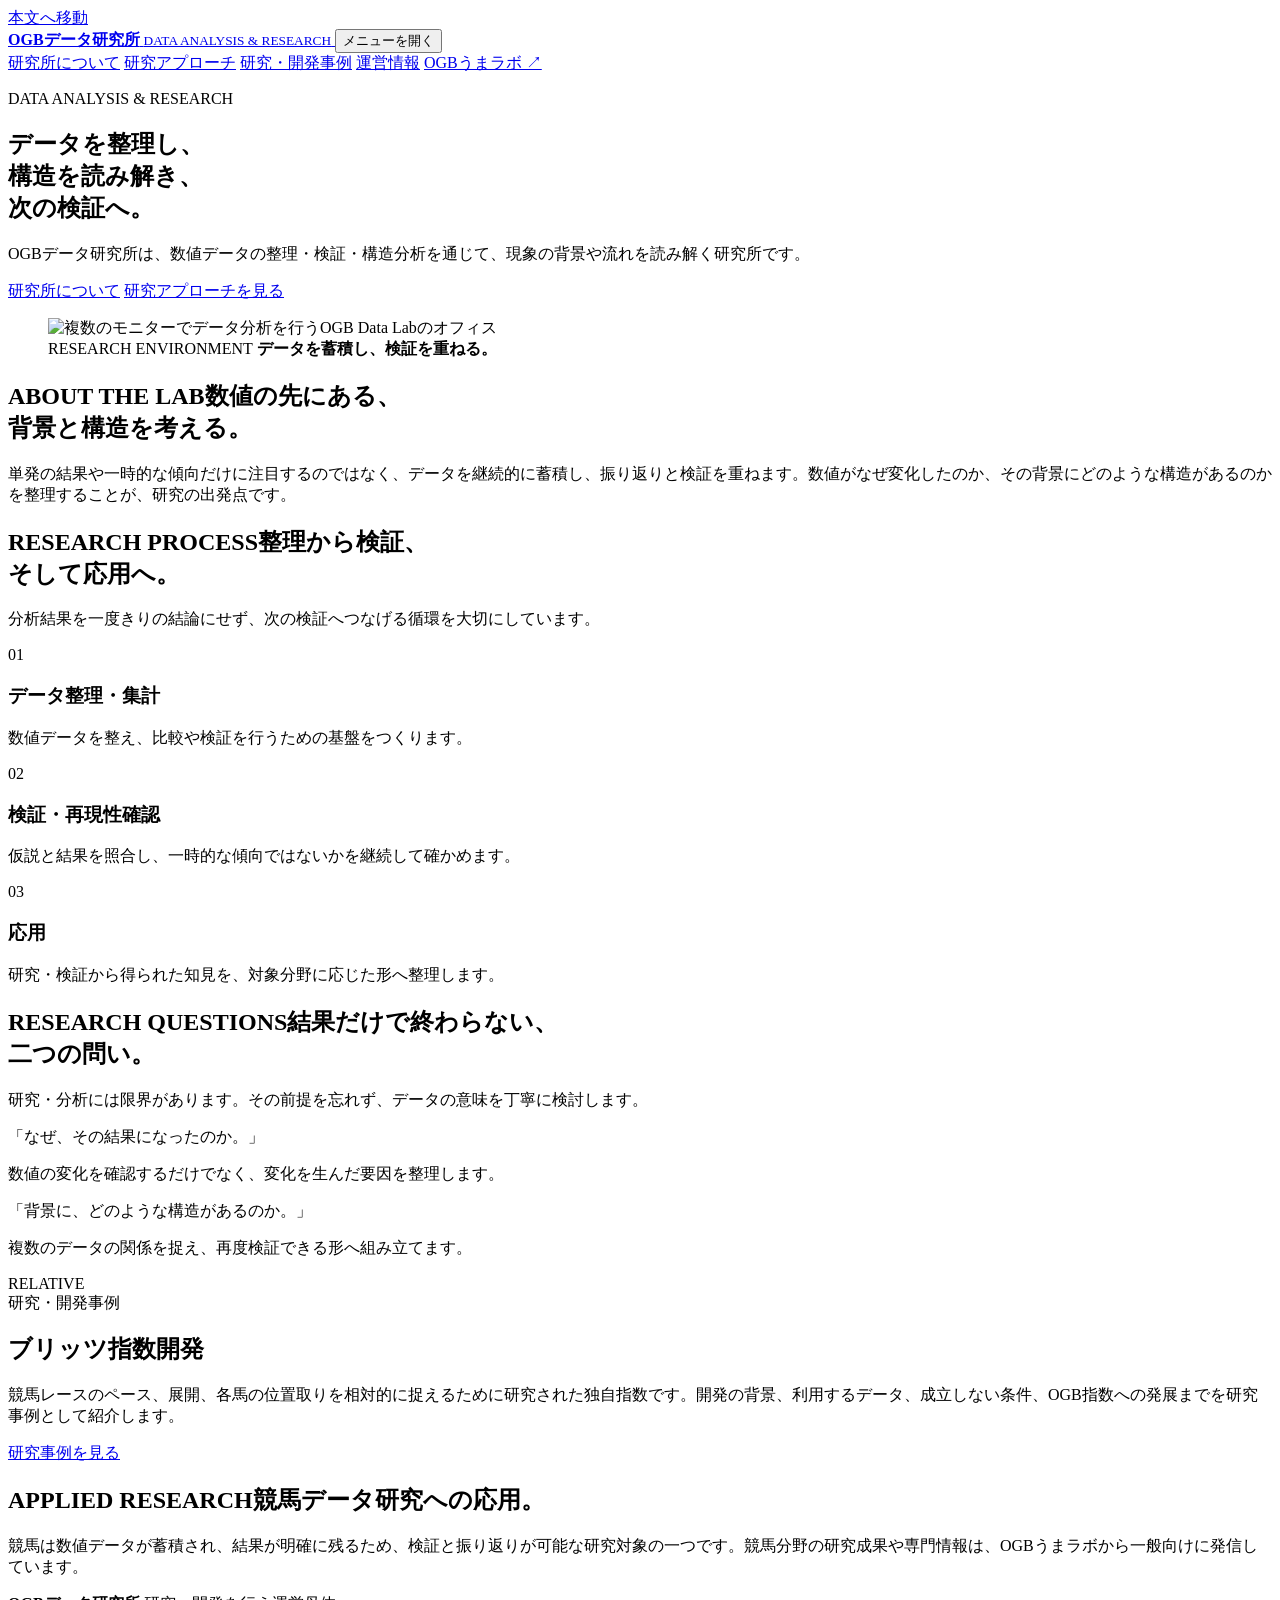
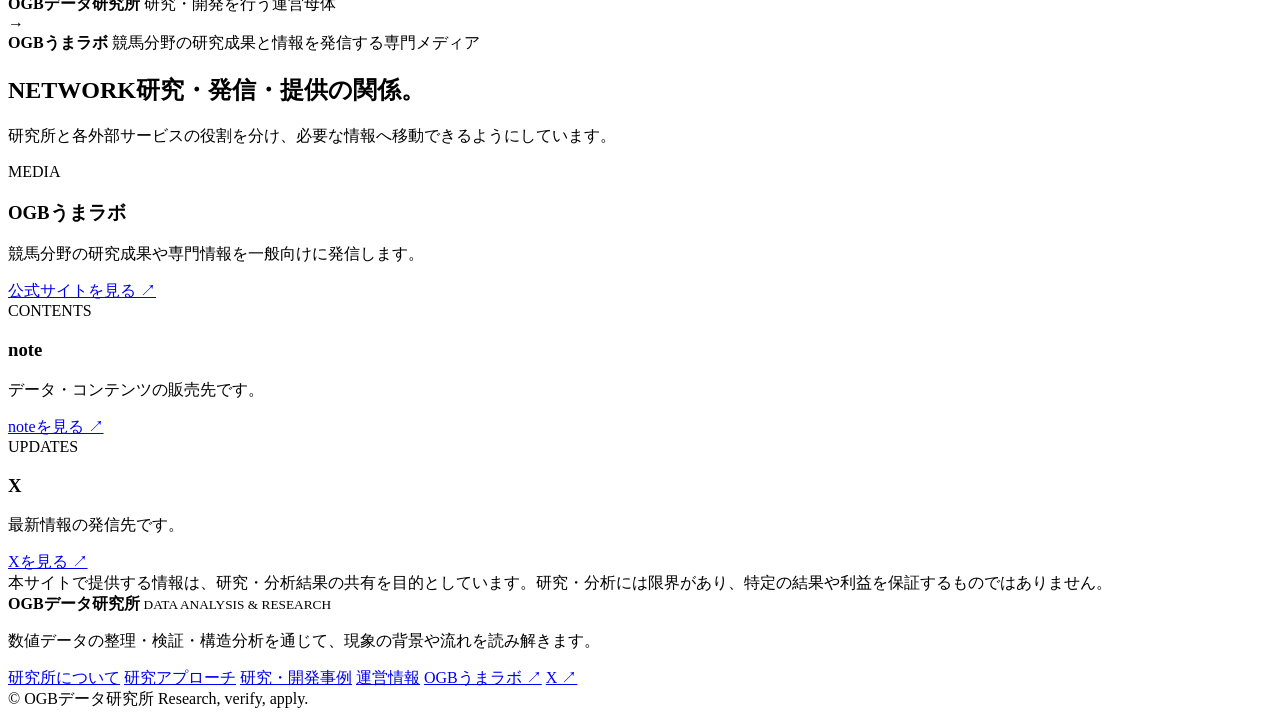
==== index.html @ 49f3b5e9 "Add site pages" ====
<!doctype html>
<html lang="ja">
<head>
<meta charset="utf-8">
<meta name="viewport" content="width=device-width,initial-scale=1">
<meta name="description" content="OGBデータ研究所は、数値データの整理・検証・構造分析を通じて、現象の背景や流れを読み解く研究所です。">
<title>OGBデータ研究所｜Data Analysis &amp; Research</title>
<link rel="stylesheet" href="assets/css/styles.css">
</head>
<body>
<a class="skip-link" href="#main">本文へ移動</a>
<header class="site-header">
<div class="container header-inner">
<a class="brand" href="./">
<span class="brand-mark" aria-hidden="true">
<i>
</i>
<i>
</i>
<i>
</i>
</span>
<span class="brand-copy">
<strong>OGBデータ研究所</strong>
<small>DATA ANALYSIS &amp; RESEARCH</small>
</span>
</a>
<button class="nav-toggle" type="button" aria-expanded="false" aria-controls="global-nav">
<span>
</span>
<span>
</span>
<span>
</span>
<span class="sr-only">メニューを開く</span>
</button>
<nav id="global-nav" class="global-nav" aria-label="メインナビゲーション">
<a href="about/">研究所について</a>
<a href="approach/">研究アプローチ</a>
<a href="research/">研究・開発事例</a>
<a href="organization/">運営情報</a>
<a class="nav-external" href="https://ogb-umalab.github.io/ogb-umalab-website/" target="_blank" rel="noopener">OGBうまラボ ↗</a>
</nav>
</div>
</header>
<main id="main">
<section class="hero">
<div class="container hero-grid">
<div>
<p class="eyebrow">DATA ANALYSIS &amp; RESEARCH</p>
<h1>データを整理し、<br>構造を読み解き、<br>次の検証へ。</h1>
<p class="hero-lead">OGBデータ研究所は、数値データの整理・検証・構造分析を通じて、現象の背景や流れを読み解く研究所です。</p>
<div class="hero-actions">
<a class="button" href="about/">研究所について</a>
<a class="button secondary" href="approach/">研究アプローチを見る</a>
</div>
</div>
<figure class="hero-image">
<img src="assets/images/ogb-data-lab-office.png" alt="複数のモニターでデータ分析を行うOGB Data Labのオフィス">
<figcaption>
<span>RESEARCH ENVIRONMENT</span>
<strong>データを蓄積し、検証を重ねる。</strong>
</figcaption>
</figure>
</div>
</section>
<section class="section">
<div class="container">
<div class="section-heading">
<h2>
<span class="kicker">ABOUT THE LAB</span>数値の先にある、<br>背景と構造を考える。</h2>
<p>単発の結果や一時的な傾向だけに注目するのではなく、データを継続的に蓄積し、振り返りと検証を重ねます。数値がなぜ変化したのか、その背景にどのような構造があるのかを整理することが、研究の出発点です。</p>
</div>
</div>
</section>
<section class="section mist">
<div class="container">
<div class="section-heading">
<h2>
<span class="kicker">RESEARCH PROCESS</span>整理から検証、<br>そして応用へ。</h2>
<p>分析結果を一度きりの結論にせず、次の検証へつなげる循環を大切にしています。</p>
</div>
<div class="process-grid">
<article class="process-card">
<span class="process-number">01</span>
<h3>データ整理・集計</h3>
<p>数値データを整え、比較や検証を行うための基盤をつくります。</p>
</article>
<article class="process-card">
<span class="process-number">02</span>
<h3>検証・再現性確認</h3>
<p>仮説と結果を照合し、一時的な傾向ではないかを継続して確かめます。</p>
</article>
<article class="process-card">
<span class="process-number">03</span>
<h3>応用</h3>
<p>研究・検証から得られた知見を、対象分野に応じた形へ整理します。</p>
</article>
</div>
</div>
</section>
<section class="section">
<div class="container">
<div class="section-heading">
<h2>
<span class="kicker">RESEARCH QUESTIONS</span>結果だけで終わらない、<br>二つの問い。</h2>
<p>研究・分析には限界があります。その前提を忘れず、データの意味を丁寧に検討します。</p>
</div>
<div class="principles">
<article class="principle">
<q>なぜ、その結果になったのか。</q>
<p>数値の変化を確認するだけでなく、変化を生んだ要因を整理します。</p>
</article>
<article class="principle">
<q>背景に、どのような構造があるのか。</q>
<p>複数のデータの関係を捉え、再度検証できる形へ組み立てます。</p>
</article>
</div>
</div>
</section>
<section class="section mist">
<div class="container">
<div class="case-panel">
<div class="case-visual">
<div class="orbit" aria-hidden="true">
<i class="orbit-dot a">
</i>
<i class="orbit-dot b">
</i>
<i class="orbit-dot c">
</i>
<span class="orbit-core">RELATIVE</span>
</div>
</div>
<div class="case-content">
<span class="tag">研究・開発事例</span>
<h2>ブリッツ指数開発</h2>
<p>競馬レースのペース、展開、各馬の位置取りを相対的に捉えるために研究された独自指数です。開発の背景、利用するデータ、成立しない条件、OGB指数への発展までを研究事例として紹介します。</p>
<a class="button" href="research/blitz-index/">研究事例を見る</a>
</div>
</div>
</div>
</section>
<section class="section">
<div class="container">
<div class="section-heading">
<h2>
<span class="kicker">APPLIED RESEARCH</span>競馬データ研究への応用。</h2>
<p>競馬は数値データが蓄積され、結果が明確に残るため、検証と振り返りが可能な研究対象の一つです。競馬分野の研究成果や専門情報は、OGBうまラボから一般向けに発信しています。</p>
</div>
<div class="relation">
<div class="relation-box">
<strong>OGBデータ研究所</strong>
<span>研究・開発を行う運営母体</span>
</div>
<div class="relation-arrow">→</div>
<div class="relation-box">
<strong>OGBうまラボ</strong>
<span>競馬分野の研究成果と情報を発信する専門メディア</span>
</div>
</div>
</div>
</section>
<section class="section mist">
<div class="container">
<div class="section-heading">
<h2>
<span class="kicker">NETWORK</span>研究・発信・提供の関係。</h2>
<p>研究所と各外部サービスの役割を分け、必要な情報へ移動できるようにしています。</p>
</div>
<div class="network-grid">
<article class="network-card">
<span class="tag">MEDIA</span>
<h3>OGBうまラボ</h3>
<p>競馬分野の研究成果や専門情報を一般向けに発信します。</p>
<a href="https://ogb-umalab.github.io/ogb-umalab-website/" target="_blank" rel="noopener">公式サイトを見る ↗</a>
</article>
<article class="network-card">
<span class="tag">CONTENTS</span>
<h3>note</h3>
<p>データ・コンテンツの販売先です。</p>
<a href="https://note.com/gichu_omoto" target="_blank" rel="noopener">noteを見る ↗</a>
</article>
<article class="network-card">
<span class="tag">UPDATES</span>
<h3>X</h3>
<p>最新情報の発信先です。</p>
<a href="https://x.com/gichu_omoto" target="_blank" rel="noopener">Xを見る ↗</a>
</article>
</div>
</div>
</section>
<section class="section">
<div class="container">
<div class="disclaimer">本サイトで提供する情報は、研究・分析結果の共有を目的としています。研究・分析には限界があり、特定の結果や利益を保証するものではありません。</div>
</div>
</section>
</main>
<footer class="site-footer">
<div class="container">
<div class="footer-grid">
<div>
<div class="brand footer-brand">
<span class="brand-mark" aria-hidden="true">
<i>
</i>
<i>
</i>
<i>
</i>
</span>
<span class="brand-copy">
<strong>OGBデータ研究所</strong>
<small>DATA ANALYSIS &amp; RESEARCH</small>
</span>
</div>
<p class="footer-text">数値データの整理・検証・構造分析を通じて、現象の背景や流れを読み解きます。</p>
</div>
<nav class="footer-links" aria-label="フッターナビゲーション">
<a href="about/">研究所について</a>
<a href="approach/">研究アプローチ</a>
<a href="research/">研究・開発事例</a>
<a href="organization/">運営情報</a>
<a href="https://ogb-umalab.github.io/ogb-umalab-website/" target="_blank" rel="noopener">OGBうまラボ ↗</a>
<a href="https://x.com/gichu_omoto" target="_blank" rel="noopener">X ↗</a>
</nav>
</div>
<div class="footer-bottom">
<span>&copy; <span id="year">
</span> OGBデータ研究所</span>
<span>Research, verify, apply.</span>
</div>
</div>
</footer>
<script src="assets/js/main.js">
</script>
</body>
</html>
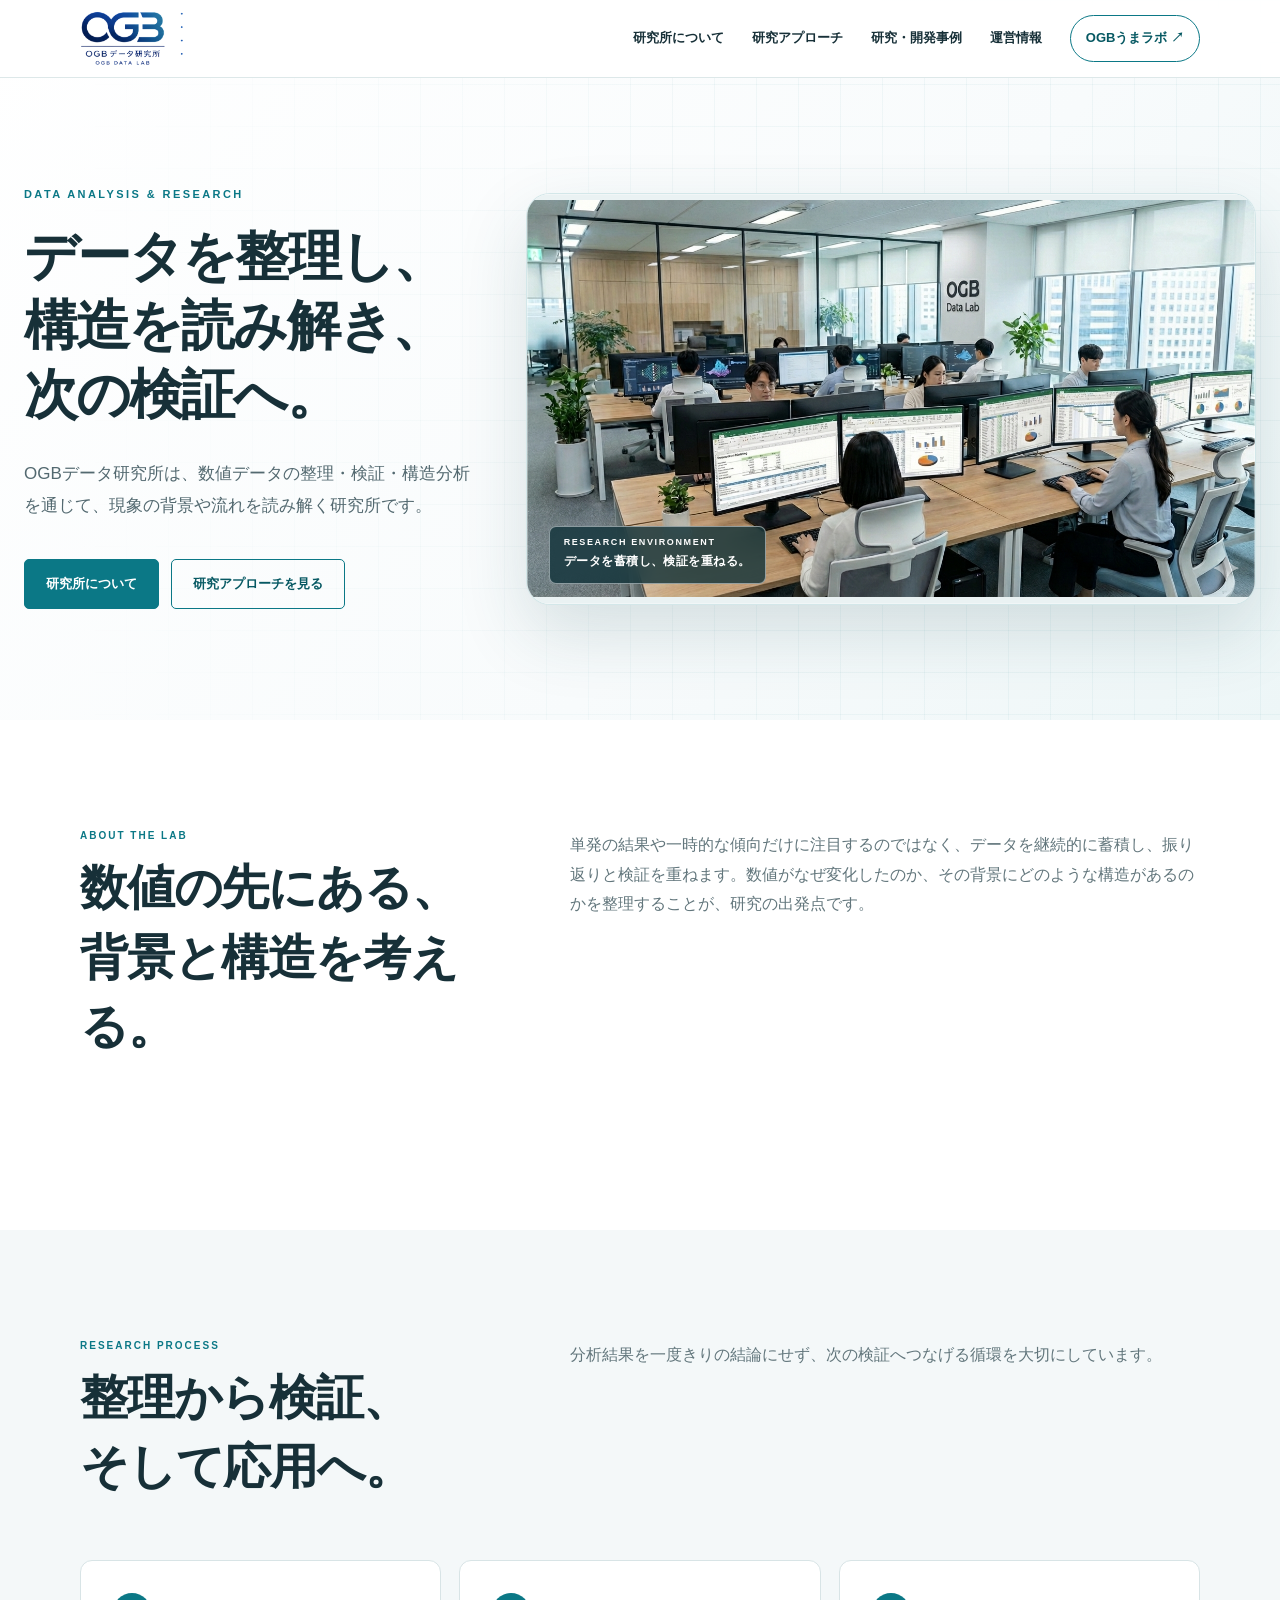
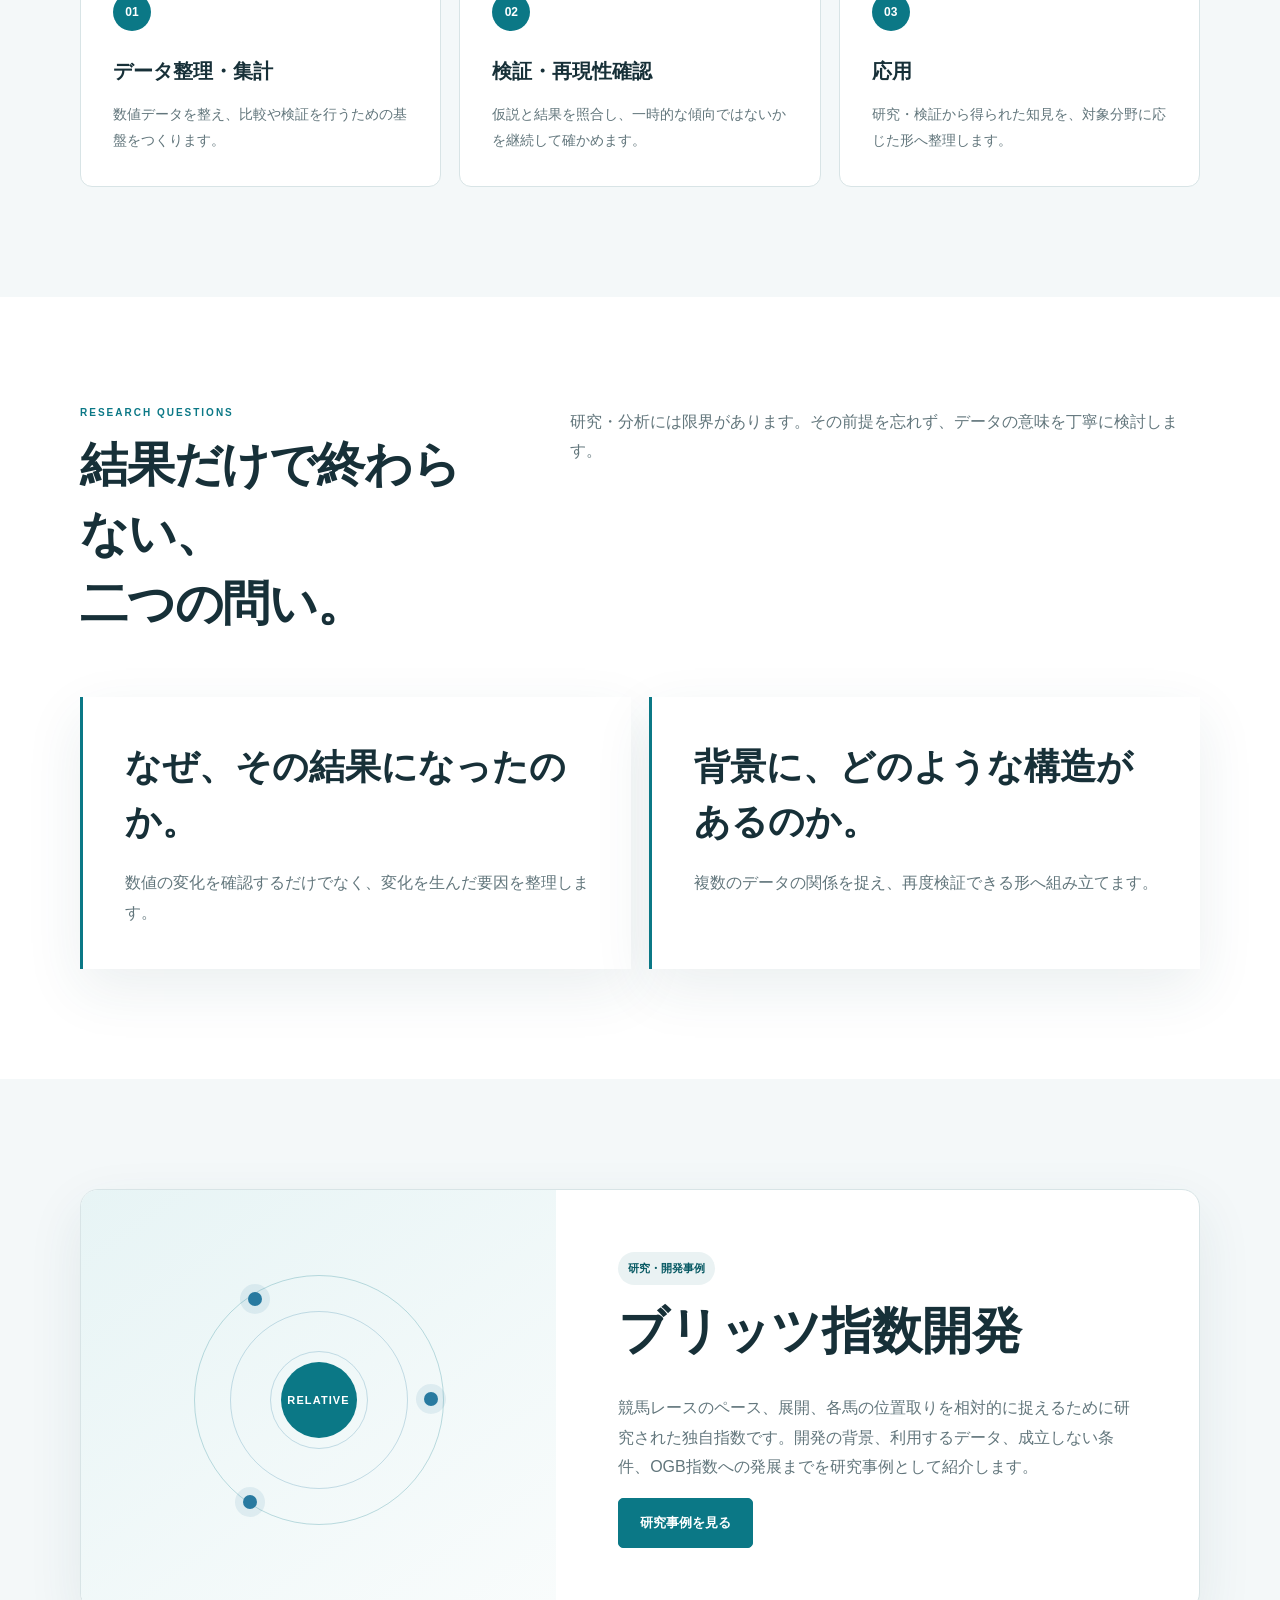
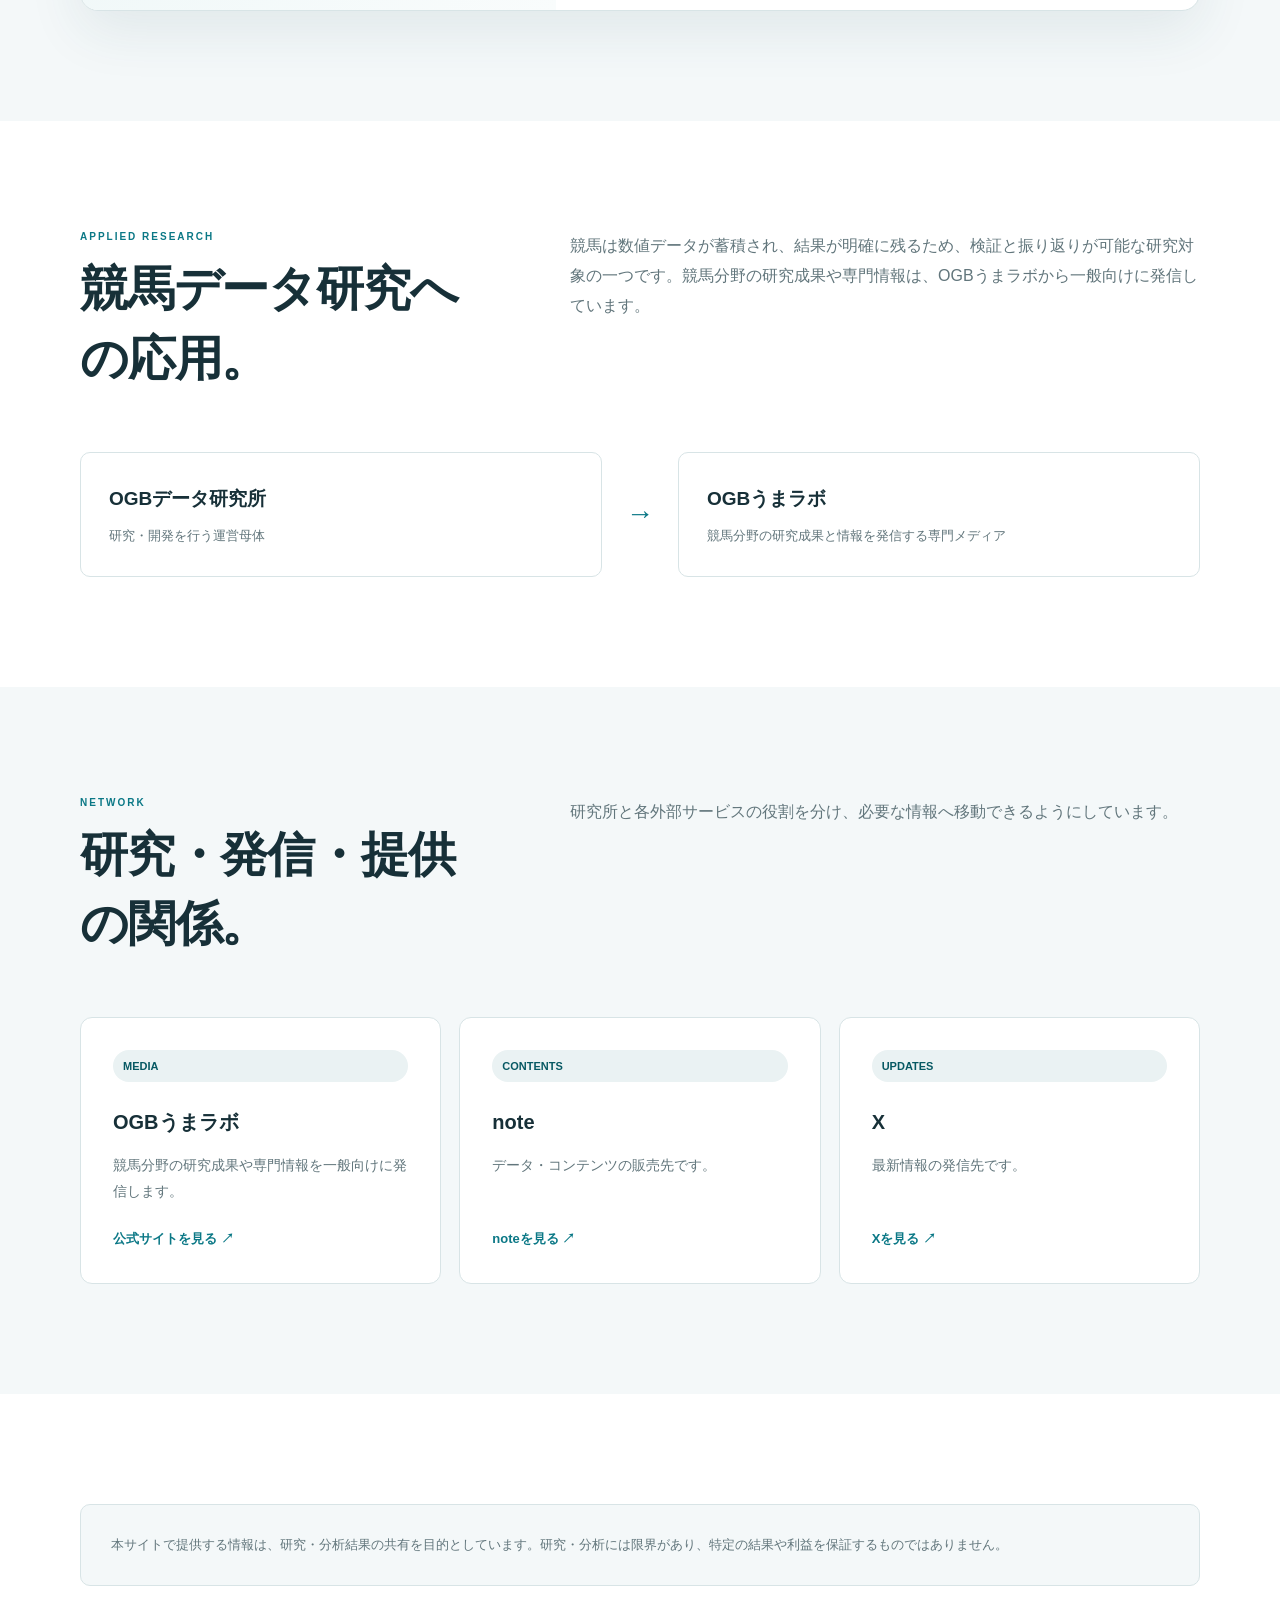
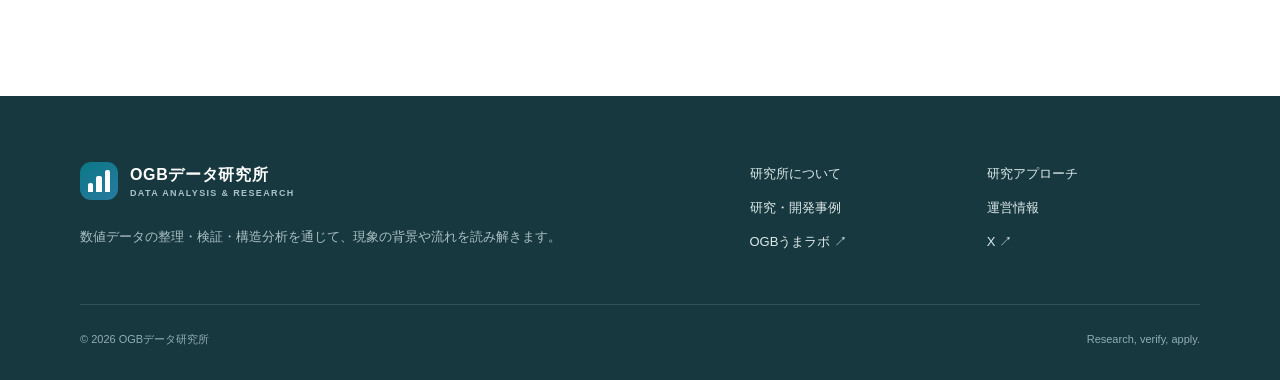
==== commit ca6e9ea1: "Apply official OGB Data Lab logo and favicons" ====
--- a/index.html
+++ b/index.html
@@ -1,60 +1,50 @@
-<!doctype html>
-<html lang="ja">
-<head>
-<meta charset="utf-8">
-<meta name="viewport" content="width=device-width,initial-scale=1">
-<meta name="description" content="OGBデータ研究所は、数値データの整理・検証・構造分析を通じて、現象の背景や流れを読み解く研究所です。">
-<title>OGBデータ研究所｜Data Analysis &amp; Research</title>
-<link rel="stylesheet" href="assets/css/styles.css">
-</head>
-<body>
-<a class="skip-link" href="#main">本文へ移動</a>
-<header class="site-header">
-<div class="container header-inner">
-<a class="brand" href="./">
-<span class="brand-mark" aria-hidden="true">
-<i>
-</i>
-<i>
-</i>
-<i>
-</i>
-</span>
-<span class="brand-copy">
-<strong>OGBデータ研究所</strong>
-<small>DATA ANALYSIS &amp; RESEARCH</small>
-</span>
-</a>
-<button class="nav-toggle" type="button" aria-expanded="false" aria-controls="global-nav">
-<span>
-</span>
-<span>
-</span>
-<span>
-</span>
-<span class="sr-only">メニューを開く</span>
-</button>
-<nav id="global-nav" class="global-nav" aria-label="メインナビゲーション">
-<a href="about/">研究所について</a>
-<a href="approach/">研究アプローチ</a>
-<a href="research/">研究・開発事例</a>
-<a href="organization/">運営情報</a>
-<a class="nav-external" href="https://ogb-umalab.github.io/ogb-umalab-website/" target="_blank" rel="noopener">OGBうまラボ ↗</a>
-</nav>
-</div>
-</header>
-<main id="main">
-<section class="hero">
-<div class="container hero-grid">
-<div>
-<p class="eyebrow">DATA ANALYSIS &amp; RESEARCH</p>
-<h1>データを整理し、<br>構造を読み解き、<br>次の検証へ。</h1>
-<p class="hero-lead">OGBデータ研究所は、数値データの整理・検証・構造分析を通じて、現象の背景や流れを読み解く研究所です。</p>
-<div class="hero-actions">
-<a class="button" href="about/">研究所について</a>
-<a class="button secondary" href="approach/">研究アプローチを見る</a>
-</div>
-</div>
+<!doctype html>
+<html lang="ja">
+<head>
+<meta charset="utf-8">
+<meta name="viewport" content="width=device-width,initial-scale=1">
+<meta name="description" content="OGBデータ研究所は、数値データの整理・検証・構造分析を通じて、現象の背景や流れを読み解く研究所です。">
+<title>OGBデータ研究所｜Data Analysis &amp; Research</title>
+<link rel="icon" href="assets/icons/favicon.ico" sizes="any">
+<link rel="icon" type="image/png" sizes="32x32" href="assets/icons/favicon-32.png">
+<link rel="icon" type="image/png" sizes="16x16" href="assets/icons/favicon-16.png">
+<link rel="apple-touch-icon" sizes="512x512" href="assets/icons/favicon-512.png">
+<link rel="stylesheet" href="assets/css/styles.css">
+</head>
+<body>
+<a class="skip-link" href="#main">本文へ移動</a>
+<header class="site-header">
+<div class="container header-inner">
+<a class="brand" href="./"><img class="brand-logo" src="assets/images/logo-ogb-data-lab.png" alt="OGBデータ研究所"></a><button class="nav-toggle" type="button" aria-expanded="false" aria-controls="global-nav">
+<span>
+</span>
+<span>
+</span>
+<span>
+</span>
+<span class="sr-only">メニューを開く</span>
+</button>
+<nav id="global-nav" class="global-nav" aria-label="メインナビゲーション">
+<a href="about/">研究所について</a>
+<a href="approach/">研究アプローチ</a>
+<a href="research/">研究・開発事例</a>
+<a href="organization/">運営情報</a>
+<a class="nav-external" href="https://ogb-umalab.github.io/ogb-umalab-website/" target="_blank" rel="noopener">OGBうまラボ ↗</a>
+</nav>
+</div>
+</header>
+<main id="main">
+<section class="hero">
+<div class="container hero-grid">
+<div>
+<p class="eyebrow">DATA ANALYSIS &amp; RESEARCH</p>
+<h1>データを整理し、<br>構造を読み解き、<br>次の検証へ。</h1>
+<p class="hero-lead">OGBデータ研究所は、数値データの整理・検証・構造分析を通じて、現象の背景や流れを読み解く研究所です。</p>
+<div class="hero-actions">
+<a class="button" href="about/">研究所について</a>
+<a class="button secondary" href="approach/">研究アプローチを見る</a>
+</div>
+</div>
 <figure class="hero-image">
 <img src="assets/images/ogb-data-lab-office.png" alt="複数のモニターでデータ分析を行うOGB Data Labのオフィス">
 <figcaption>
@@ -62,177 +52,177 @@
 <strong>データを蓄積し、検証を重ねる。</strong>
 </figcaption>
 </figure>
-</div>
-</section>
-<section class="section">
-<div class="container">
-<div class="section-heading">
-<h2>
-<span class="kicker">ABOUT THE LAB</span>数値の先にある、<br>背景と構造を考える。</h2>
-<p>単発の結果や一時的な傾向だけに注目するのではなく、データを継続的に蓄積し、振り返りと検証を重ねます。数値がなぜ変化したのか、その背景にどのような構造があるのかを整理することが、研究の出発点です。</p>
-</div>
-</div>
-</section>
-<section class="section mist">
-<div class="container">
-<div class="section-heading">
-<h2>
-<span class="kicker">RESEARCH PROCESS</span>整理から検証、<br>そして応用へ。</h2>
-<p>分析結果を一度きりの結論にせず、次の検証へつなげる循環を大切にしています。</p>
-</div>
-<div class="process-grid">
-<article class="process-card">
-<span class="process-number">01</span>
-<h3>データ整理・集計</h3>
-<p>数値データを整え、比較や検証を行うための基盤をつくります。</p>
-</article>
-<article class="process-card">
-<span class="process-number">02</span>
-<h3>検証・再現性確認</h3>
-<p>仮説と結果を照合し、一時的な傾向ではないかを継続して確かめます。</p>
-</article>
-<article class="process-card">
-<span class="process-number">03</span>
-<h3>応用</h3>
-<p>研究・検証から得られた知見を、対象分野に応じた形へ整理します。</p>
-</article>
-</div>
-</div>
-</section>
-<section class="section">
-<div class="container">
-<div class="section-heading">
-<h2>
-<span class="kicker">RESEARCH QUESTIONS</span>結果だけで終わらない、<br>二つの問い。</h2>
-<p>研究・分析には限界があります。その前提を忘れず、データの意味を丁寧に検討します。</p>
-</div>
-<div class="principles">
-<article class="principle">
-<q>なぜ、その結果になったのか。</q>
-<p>数値の変化を確認するだけでなく、変化を生んだ要因を整理します。</p>
-</article>
-<article class="principle">
-<q>背景に、どのような構造があるのか。</q>
-<p>複数のデータの関係を捉え、再度検証できる形へ組み立てます。</p>
-</article>
-</div>
-</div>
-</section>
-<section class="section mist">
-<div class="container">
-<div class="case-panel">
-<div class="case-visual">
-<div class="orbit" aria-hidden="true">
-<i class="orbit-dot a">
-</i>
-<i class="orbit-dot b">
-</i>
-<i class="orbit-dot c">
-</i>
-<span class="orbit-core">RELATIVE</span>
-</div>
-</div>
-<div class="case-content">
-<span class="tag">研究・開発事例</span>
-<h2>ブリッツ指数開発</h2>
-<p>競馬レースのペース、展開、各馬の位置取りを相対的に捉えるために研究された独自指数です。開発の背景、利用するデータ、成立しない条件、OGB指数への発展までを研究事例として紹介します。</p>
-<a class="button" href="research/blitz-index/">研究事例を見る</a>
-</div>
-</div>
-</div>
-</section>
-<section class="section">
-<div class="container">
-<div class="section-heading">
-<h2>
-<span class="kicker">APPLIED RESEARCH</span>競馬データ研究への応用。</h2>
-<p>競馬は数値データが蓄積され、結果が明確に残るため、検証と振り返りが可能な研究対象の一つです。競馬分野の研究成果や専門情報は、OGBうまラボから一般向けに発信しています。</p>
-</div>
-<div class="relation">
-<div class="relation-box">
-<strong>OGBデータ研究所</strong>
-<span>研究・開発を行う運営母体</span>
-</div>
-<div class="relation-arrow">→</div>
-<div class="relation-box">
-<strong>OGBうまラボ</strong>
-<span>競馬分野の研究成果と情報を発信する専門メディア</span>
-</div>
-</div>
-</div>
-</section>
-<section class="section mist">
-<div class="container">
-<div class="section-heading">
-<h2>
-<span class="kicker">NETWORK</span>研究・発信・提供の関係。</h2>
-<p>研究所と各外部サービスの役割を分け、必要な情報へ移動できるようにしています。</p>
-</div>
-<div class="network-grid">
-<article class="network-card">
-<span class="tag">MEDIA</span>
-<h3>OGBうまラボ</h3>
-<p>競馬分野の研究成果や専門情報を一般向けに発信します。</p>
-<a href="https://ogb-umalab.github.io/ogb-umalab-website/" target="_blank" rel="noopener">公式サイトを見る ↗</a>
-</article>
-<article class="network-card">
-<span class="tag">CONTENTS</span>
-<h3>note</h3>
-<p>データ・コンテンツの販売先です。</p>
-<a href="https://note.com/gichu_omoto" target="_blank" rel="noopener">noteを見る ↗</a>
-</article>
-<article class="network-card">
-<span class="tag">UPDATES</span>
-<h3>X</h3>
-<p>最新情報の発信先です。</p>
-<a href="https://x.com/gichu_omoto" target="_blank" rel="noopener">Xを見る ↗</a>
-</article>
-</div>
-</div>
-</section>
-<section class="section">
-<div class="container">
-<div class="disclaimer">本サイトで提供する情報は、研究・分析結果の共有を目的としています。研究・分析には限界があり、特定の結果や利益を保証するものではありません。</div>
-</div>
-</section>
-</main>
-<footer class="site-footer">
-<div class="container">
-<div class="footer-grid">
-<div>
-<div class="brand footer-brand">
-<span class="brand-mark" aria-hidden="true">
-<i>
-</i>
-<i>
-</i>
-<i>
-</i>
-</span>
-<span class="brand-copy">
-<strong>OGBデータ研究所</strong>
-<small>DATA ANALYSIS &amp; RESEARCH</small>
-</span>
-</div>
-<p class="footer-text">数値データの整理・検証・構造分析を通じて、現象の背景や流れを読み解きます。</p>
-</div>
-<nav class="footer-links" aria-label="フッターナビゲーション">
-<a href="about/">研究所について</a>
-<a href="approach/">研究アプローチ</a>
-<a href="research/">研究・開発事例</a>
-<a href="organization/">運営情報</a>
-<a href="https://ogb-umalab.github.io/ogb-umalab-website/" target="_blank" rel="noopener">OGBうまラボ ↗</a>
-<a href="https://x.com/gichu_omoto" target="_blank" rel="noopener">X ↗</a>
-</nav>
-</div>
-<div class="footer-bottom">
-<span>&copy; <span id="year">
-</span> OGBデータ研究所</span>
-<span>Research, verify, apply.</span>
-</div>
-</div>
-</footer>
-<script src="assets/js/main.js">
-</script>
-</body>
+</div>
+</section>
+<section class="section">
+<div class="container">
+<div class="section-heading">
+<h2>
+<span class="kicker">ABOUT THE LAB</span>数値の先にある、<br>背景と構造を考える。</h2>
+<p>単発の結果や一時的な傾向だけに注目するのではなく、データを継続的に蓄積し、振り返りと検証を重ねます。数値がなぜ変化したのか、その背景にどのような構造があるのかを整理することが、研究の出発点です。</p>
+</div>
+</div>
+</section>
+<section class="section mist">
+<div class="container">
+<div class="section-heading">
+<h2>
+<span class="kicker">RESEARCH PROCESS</span>整理から検証、<br>そして応用へ。</h2>
+<p>分析結果を一度きりの結論にせず、次の検証へつなげる循環を大切にしています。</p>
+</div>
+<div class="process-grid">
+<article class="process-card">
+<span class="process-number">01</span>
+<h3>データ整理・集計</h3>
+<p>数値データを整え、比較や検証を行うための基盤をつくります。</p>
+</article>
+<article class="process-card">
+<span class="process-number">02</span>
+<h3>検証・再現性確認</h3>
+<p>仮説と結果を照合し、一時的な傾向ではないかを継続して確かめます。</p>
+</article>
+<article class="process-card">
+<span class="process-number">03</span>
+<h3>応用</h3>
+<p>研究・検証から得られた知見を、対象分野に応じた形へ整理します。</p>
+</article>
+</div>
+</div>
+</section>
+<section class="section">
+<div class="container">
+<div class="section-heading">
+<h2>
+<span class="kicker">RESEARCH QUESTIONS</span>結果だけで終わらない、<br>二つの問い。</h2>
+<p>研究・分析には限界があります。その前提を忘れず、データの意味を丁寧に検討します。</p>
+</div>
+<div class="principles">
+<article class="principle">
+<q>なぜ、その結果になったのか。</q>
+<p>数値の変化を確認するだけでなく、変化を生んだ要因を整理します。</p>
+</article>
+<article class="principle">
+<q>背景に、どのような構造があるのか。</q>
+<p>複数のデータの関係を捉え、再度検証できる形へ組み立てます。</p>
+</article>
+</div>
+</div>
+</section>
+<section class="section mist">
+<div class="container">
+<div class="case-panel">
+<div class="case-visual">
+<div class="orbit" aria-hidden="true">
+<i class="orbit-dot a">
+</i>
+<i class="orbit-dot b">
+</i>
+<i class="orbit-dot c">
+</i>
+<span class="orbit-core">RELATIVE</span>
+</div>
+</div>
+<div class="case-content">
+<span class="tag">研究・開発事例</span>
+<h2>ブリッツ指数開発</h2>
+<p>競馬レースのペース、展開、各馬の位置取りを相対的に捉えるために研究された独自指数です。開発の背景、利用するデータ、成立しない条件、OGB指数への発展までを研究事例として紹介します。</p>
+<a class="button" href="research/blitz-index/">研究事例を見る</a>
+</div>
+</div>
+</div>
+</section>
+<section class="section">
+<div class="container">
+<div class="section-heading">
+<h2>
+<span class="kicker">APPLIED RESEARCH</span>競馬データ研究への応用。</h2>
+<p>競馬は数値データが蓄積され、結果が明確に残るため、検証と振り返りが可能な研究対象の一つです。競馬分野の研究成果や専門情報は、OGBうまラボから一般向けに発信しています。</p>
+</div>
+<div class="relation">
+<div class="relation-box">
+<strong>OGBデータ研究所</strong>
+<span>研究・開発を行う運営母体</span>
+</div>
+<div class="relation-arrow">→</div>
+<div class="relation-box">
+<strong>OGBうまラボ</strong>
+<span>競馬分野の研究成果と情報を発信する専門メディア</span>
+</div>
+</div>
+</div>
+</section>
+<section class="section mist">
+<div class="container">
+<div class="section-heading">
+<h2>
+<span class="kicker">NETWORK</span>研究・発信・提供の関係。</h2>
+<p>研究所と各外部サービスの役割を分け、必要な情報へ移動できるようにしています。</p>
+</div>
+<div class="network-grid">
+<article class="network-card">
+<span class="tag">MEDIA</span>
+<h3>OGBうまラボ</h3>
+<p>競馬分野の研究成果や専門情報を一般向けに発信します。</p>
+<a href="https://ogb-umalab.github.io/ogb-umalab-website/" target="_blank" rel="noopener">公式サイトを見る ↗</a>
+</article>
+<article class="network-card">
+<span class="tag">CONTENTS</span>
+<h3>note</h3>
+<p>データ・コンテンツの販売先です。</p>
+<a href="https://note.com/gichu_omoto" target="_blank" rel="noopener">noteを見る ↗</a>
+</article>
+<article class="network-card">
+<span class="tag">UPDATES</span>
+<h3>X</h3>
+<p>最新情報の発信先です。</p>
+<a href="https://x.com/gichu_omoto" target="_blank" rel="noopener">Xを見る ↗</a>
+</article>
+</div>
+</div>
+</section>
+<section class="section">
+<div class="container">
+<div class="disclaimer">本サイトで提供する情報は、研究・分析結果の共有を目的としています。研究・分析には限界があり、特定の結果や利益を保証するものではありません。</div>
+</div>
+</section>
+</main>
+<footer class="site-footer">
+<div class="container">
+<div class="footer-grid">
+<div>
+<div class="brand footer-brand">
+<span class="brand-mark" aria-hidden="true">
+<i>
+</i>
+<i>
+</i>
+<i>
+</i>
+</span>
+<span class="brand-copy">
+<strong>OGBデータ研究所</strong>
+<small>DATA ANALYSIS &amp; RESEARCH</small>
+</span>
+</div>
+<p class="footer-text">数値データの整理・検証・構造分析を通じて、現象の背景や流れを読み解きます。</p>
+</div>
+<nav class="footer-links" aria-label="フッターナビゲーション">
+<a href="about/">研究所について</a>
+<a href="approach/">研究アプローチ</a>
+<a href="research/">研究・開発事例</a>
+<a href="organization/">運営情報</a>
+<a href="https://ogb-umalab.github.io/ogb-umalab-website/" target="_blank" rel="noopener">OGBうまラボ ↗</a>
+<a href="https://x.com/gichu_omoto" target="_blank" rel="noopener">X ↗</a>
+</nav>
+</div>
+<div class="footer-bottom">
+<span>&copy; <span id="year">
+</span> OGBデータ研究所</span>
+<span>Research, verify, apply.</span>
+</div>
+</div>
+</footer>
+<script src="assets/js/main.js">
+</script>
+</body>
 </html>
--- a/assets/css/styles.css
+++ b/assets/css/styles.css
@@ -0,0 +1,181 @@
+:root{--white:#fff;--mist:#f4f8f9;--mist-2:#eaf2f3;--line:#d8e4e6;--ink:#173038;--muted:#62767c;--teal:#0b7886;--teal-dark:#075963;--blue:#287aa0;--header:78px;--shadow:0 20px 55px rgba(31,79,88,.09)}
+*{box-sizing:border-box}
+html{scroll-behavior:smooth}
+body{margin:0;color:var(--ink);background:var(--white);font-family:"Noto Sans JP","Hiragino Kaku Gothic ProN","Yu Gothic",sans-serif;line-height:1.85}
+a{color:inherit;text-decoration:none}
+button{font:inherit}
+.container{width:min(1120px,calc(100% - 48px));margin:auto}
+.skip-link{position:fixed;left:16px;top:-80px;z-index:100;padding:10px 16px;color:#fff;background:var(--teal)}
+.skip-link:focus{top:12px}
+.site-header{position:fixed;inset:0 0 auto;z-index:50;height:var(--header);border-bottom:1px solid rgba(216,228,230,.85);background:rgba(255,255,255,.92);backdrop-filter:blur(16px)}
+.header-inner{height:100%;display:flex;align-items:center;justify-content:space-between;gap:32px}
+.brand{display:flex;align-items:center;gap:12px}
+.brand-logo{display:block;width:auto;height:56px;object-fit:contain}
+.brand-mark{width:38px;height:38px;display:grid;grid-template-columns:repeat(3,1fr);align-items:end;gap:3px;padding:8px;border-radius:11px;background:linear-gradient(145deg,var(--teal),var(--blue))}
+.brand-mark i{display:block;background:#fff;border-radius:2px 2px 0 0}
+.brand-mark i:nth-child(1){height:42%}
+.brand-mark i:nth-child(2){height:72%}
+.brand-mark i:nth-child(3){height:100%}
+.brand-copy{display:flex;flex-direction:column;line-height:1.25}
+.brand-copy strong{font-size:16px;letter-spacing:.04em}
+.brand-copy small{margin-top:3px;color:var(--muted);font:600 9px Arial;letter-spacing:.15em}
+.global-nav{display:flex;align-items:center;gap:28px;font-size:13px;font-weight:700}
+.global-nav a{position:relative;padding:10px 0}
+.global-nav a:not(.nav-external):after{content:"";position:absolute;left:0;right:100%;bottom:3px;height:2px;background:var(--teal);transition:right .25s}
+.global-nav a:hover:after,.global-nav a:focus-visible:after{right:0}
+.nav-external{padding:10px 15px!important;border:1px solid var(--teal);border-radius:999px;color:var(--teal-dark)}
+.nav-toggle{display:none;width:44px;height:44px;padding:10px;border:0;background:transparent}
+.nav-toggle span:not(.sr-only){display:block;height:2px;margin:5px 0;background:var(--ink)}
+.sr-only{position:absolute;width:1px;height:1px;padding:0;margin:-1px;overflow:hidden;clip:rect(0,0,0,0);white-space:nowrap;border:0}
+.hero{position:relative;min-height:720px;padding:calc(var(--header) + 110px) 0 105px;overflow:hidden;background:linear-gradient(130deg,#fff 0%,#f8fbfc 62%,#edf6f7 100%)}
+.hero:before{content:"";position:absolute;inset:0;background-image:linear-gradient(rgba(11,120,134,.045) 1px,transparent 1px),linear-gradient(90deg,rgba(11,120,134,.045) 1px,transparent 1px);background-size:42px 42px;mask-image:linear-gradient(90deg,transparent 5%,#000 58%,#000)}
+.hero-grid{position:relative;width:min(1280px,calc(100% - 48px));display:grid;grid-template-columns:minmax(400px,.76fr) minmax(560px,1.24fr);gap:54px;align-items:center}
+.eyebrow{margin:0 0 22px;color:var(--teal);font:700 11px Arial;letter-spacing:.22em}
+.hero h1{max-width:700px;margin:0;font-size:clamp(42px,4.2vw,56px);line-height:1.28;letter-spacing:-.035em}
+.hero-lead{max-width:630px;margin:30px 0 0;color:#536970;font-size:17px}
+.hero-actions{display:flex;flex-wrap:wrap;gap:12px;margin-top:38px}
+.hero-image{position:relative;margin:0;overflow:hidden;border:1px solid rgba(11,120,134,.18);border-radius:24px;background:#fff;box-shadow:0 28px 70px rgba(31,79,88,.16)}
+.hero-image:after{content:"";position:absolute;inset:0;pointer-events:none;box-shadow:inset 0 0 0 1px rgba(255,255,255,.35)}
+.hero-image img{display:block;width:100%;height:auto;aspect-ratio:16/9;object-fit:contain;background:#eaf2f3}
+.hero-image figcaption{position:absolute;left:22px;bottom:20px;display:flex;flex-direction:column;gap:3px;padding:10px 14px;border:1px solid rgba(255,255,255,.48);border-radius:7px;color:#fff;background:rgba(14,48,56,.78);backdrop-filter:blur(10px)}
+.hero-image figcaption span{font:700 9px Arial;letter-spacing:.18em}
+.hero-image figcaption strong{font-size:12px;letter-spacing:.04em}
+.button{display:inline-flex;align-items:center;justify-content:center;min-height:50px;padding:11px 21px;border:1px solid var(--teal);border-radius:5px;color:#fff;background:var(--teal);font-size:13px;font-weight:800;transition:.2s}
+.button:hover,.button:focus-visible{transform:translateY(-2px);box-shadow:0 12px 28px rgba(11,120,134,.18)}
+.button.secondary{color:var(--teal-dark);background:transparent}
+.data-visual{position:relative;min-height:420px;padding:34px;border:1px solid rgba(11,120,134,.18);border-radius:26px;background:rgba(255,255,255,.76);box-shadow:var(--shadow)}
+.visual-head{display:flex;justify-content:space-between;color:var(--muted);font:700 10px Arial;letter-spacing:.14em}
+.visual-chart{height:230px;display:flex;align-items:end;gap:12px;margin-top:38px;padding:24px 24px 0;border-left:1px solid var(--line);border-bottom:1px solid var(--line);background:repeating-linear-gradient(to top,transparent 0,transparent 45px,rgba(11,120,134,.06) 46px)}
+.visual-chart span{flex:1;min-height:25px;border-radius:5px 5px 0 0;background:linear-gradient(to top,var(--teal),#59b5bd)}
+.visual-chart span:nth-child(1){height:32%}
+.visual-chart span:nth-child(2){height:56%}
+.visual-chart span:nth-child(3){height:43%}
+.visual-chart span:nth-child(4){height:78%}
+.visual-chart span:nth-child(5){height:64%}
+.visual-chart span:nth-child(6){height:92%}
+.visual-status{display:flex;align-items:center;gap:9px;margin-top:28px;color:var(--muted);font-size:12px}
+.visual-status i{width:8px;height:8px;border-radius:50%;background:#58b4a7;box-shadow:0 0 0 6px rgba(88,180,167,.12)}
+.section{padding:110px 0}
+.section.mist{background:var(--mist)}
+.section-heading{display:grid;grid-template-columns:.8fr 1.2fr;gap:70px;align-items:start;margin-bottom:58px}
+.section-heading h2{margin:0;font-size:clamp(30px,4vw,48px);line-height:1.45;letter-spacing:-.025em}
+.section-heading p{margin:0;color:var(--muted)}
+.kicker{display:block;margin-bottom:12px;color:var(--teal);font:700 10px Arial;letter-spacing:.2em}
+.process-grid,.feature-grid,.network-grid{display:grid;grid-template-columns:repeat(3,1fr);gap:18px}
+.process-card,.feature-card,.network-card{padding:32px;border:1px solid var(--line);border-radius:12px;background:#fff}
+.process-number{display:inline-grid;width:38px;height:38px;place-items:center;border-radius:50%;color:#fff;background:var(--teal);font:700 12px Arial}
+.process-card h3,.feature-card h3,.network-card h3{margin:22px 0 12px;font-size:20px}
+.process-card p,.feature-card p,.network-card p{margin:0;color:var(--muted);font-size:14px}
+.principles{display:grid;grid-template-columns:1fr 1fr;gap:18px}
+.principle{padding:42px;border-left:3px solid var(--teal);background:#fff;box-shadow:var(--shadow)}
+.principle q{display:block;font-size:clamp(24px,3vw,36px);font-weight:800;line-height:1.55;quotes:none}
+.principle p{margin:18px 0 0;color:var(--muted)}
+.case-panel{display:grid;grid-template-columns:.85fr 1.15fr;gap:0;overflow:hidden;border:1px solid var(--line);border-radius:18px;background:#fff;box-shadow:var(--shadow)}
+.case-visual{min-height:420px;display:grid;place-items:center;padding:45px;background:linear-gradient(145deg,#e7f4f5,#f9fcfc)}
+.orbit{position:relative;width:250px;height:250px;border:1px solid rgba(11,120,134,.25);border-radius:50%}
+.orbit:before,.orbit:after{content:"";position:absolute;border:1px solid rgba(40,122,160,.24);border-radius:50%}
+.orbit:before{inset:35px}
+.orbit:after{inset:75px}
+.orbit-core{position:absolute;inset:50%;width:76px;height:76px;display:grid;place-items:center;transform:translate(-50%,-50%);border-radius:50%;color:#fff;background:var(--teal);font:800 11px Arial;letter-spacing:.1em}
+.orbit-dot{position:absolute;width:14px;height:14px;border-radius:50%;background:var(--blue);box-shadow:0 0 0 8px rgba(40,122,160,.1)}
+.orbit-dot.a{top:16px;left:53px}
+.orbit-dot.b{right:5px;top:116px}
+.orbit-dot.c{left:48px;bottom:15px}
+.case-content{padding:62px}
+.case-content h2{margin:0;font-size:clamp(30px,4vw,50px)}
+.case-content p{color:var(--muted)}
+.tag{display:inline-flex;padding:6px 10px;border-radius:999px;color:var(--teal-dark);background:var(--mist-2);font-size:11px;font-weight:800}
+.relation{display:grid;grid-template-columns:1fr auto 1fr;gap:24px;align-items:center;margin-top:46px}
+.relation-box{padding:28px;border:1px solid var(--line);border-radius:10px;background:#fff}
+.relation-box strong{display:block;font-size:19px}
+.relation-box span{display:block;margin-top:8px;color:var(--muted);font-size:13px}
+.relation-arrow{color:var(--teal);font-size:28px}
+.network-card{display:flex;flex-direction:column}
+.network-card a{margin-top:auto;padding-top:22px;color:var(--teal);font-size:13px;font-weight:800}
+.disclaimer{padding:28px 30px;border:1px solid var(--line);border-radius:10px;color:var(--muted);background:var(--mist);font-size:13px}
+.site-footer{padding:66px 0 30px;color:#dce9eb;background:#17383f}
+.footer-grid{display:grid;grid-template-columns:1.15fr .85fr;gap:60px}
+.footer-brand .brand-copy strong{color:#fff}
+.footer-brand .brand-copy small{color:#a9c3c8}
+.footer-text{max-width:500px;margin:25px 0 0;color:#aac0c4;font-size:13px}
+.footer-links{display:grid;grid-template-columns:1fr 1fr;gap:10px 24px;font-size:13px}
+.footer-bottom{display:flex;justify-content:space-between;gap:20px;margin-top:50px;padding-top:24px;border-top:1px solid rgba(255,255,255,.12);color:#91aeb3;font-size:11px}
+.page-hero{padding:calc(var(--header) + 85px) 0 82px;background:linear-gradient(135deg,#f9fcfc,#edf5f6)}
+.breadcrumbs{margin-bottom:36px;color:var(--muted);font-size:11px}
+.breadcrumbs a{color:var(--teal)}
+.page-hero h1{max-width:850px;margin:0;font-size:clamp(38px,5vw,64px);line-height:1.3}
+.page-hero .lead{max-width:730px;margin:24px 0 0;color:var(--muted)}
+.content-grid{display:grid;grid-template-columns:.7fr 1.3fr;gap:80px}
+.content-grid h2{margin:0;font-size:clamp(28px,3.2vw,42px);line-height:1.5}
+.prose{color:#526970}
+.prose h2{margin:64px 0 18px;color:var(--ink);font-size:28px}
+.prose h2:first-child{margin-top:0}
+.prose h3{margin:40px 0 12px;color:var(--ink);font-size:20px}
+.prose p{margin:0 0 20px}
+.prose ul{padding-left:1.3em}
+.prose li{margin:8px 0}
+.toc{position:sticky;top:calc(var(--header) + 28px);align-self:start;padding:26px;border:1px solid var(--line);border-radius:10px;background:var(--mist)}
+.toc strong{display:block;margin-bottom:12px}
+.toc a{display:block;padding:7px 0;color:var(--muted);font-size:13px}
+.toc a:hover{color:var(--teal)}
+.article-section{scroll-margin-top:calc(var(--header) + 28px)}
+.case-list{display:grid;gap:20px}
+.case-card{display:grid;grid-template-columns:180px 1fr;border:1px solid var(--line);border-radius:14px;overflow:hidden;background:#fff}
+.case-code{display:grid;place-items:center;padding:30px;color:#fff;background:linear-gradient(150deg,var(--teal),var(--blue));font:800 12px Arial;letter-spacing:.15em}
+.case-body{padding:34px}
+.case-body h2{margin:0 0 10px;font-size:26px}
+.case-body p{margin:0 0 20px;color:var(--muted)}
+.info-table{border-top:1px solid var(--line)}
+.info-row{display:grid;grid-template-columns:180px 1fr;padding:18px 0;border-bottom:1px solid var(--line)}
+.info-row dt{font-weight:800}
+.info-row dd{margin:0;color:var(--muted)}
+.not-found{min-height:100vh;display:grid;place-items:center;padding:40px;text-align:center;background:var(--mist)}
+.not-found strong{display:block;color:var(--teal);font:800 clamp(70px,12vw,150px) Arial}
+.not-found h1{font-size:32px}
+.not-found p{color:var(--muted)}
+@media(max-width:950px){.global-nav{position:absolute;left:24px;right:24px;top:calc(var(--header) - 2px);display:none;align-items:stretch;flex-direction:column;gap:4px;padding:20px;border:1px solid var(--line);border-radius:10px;background:#fff;box-shadow:var(--shadow)}
+.global-nav.is-open{display:flex}
+.global-nav a{padding:12px}
+.nav-external{text-align:center}
+.nav-toggle{display:block}
+.hero{min-height:auto}
+.hero-grid,.section-heading,.content-grid{width:min(1120px,calc(100% - 48px));grid-template-columns:1fr;gap:46px}
+.process-grid,.feature-grid,.network-grid{grid-template-columns:1fr}
+.principles,.case-panel,.footer-grid{grid-template-columns:1fr}
+.case-visual{min-height:340px}
+.relation{grid-template-columns:1fr}
+.relation-arrow{transform:rotate(90deg);text-align:center}
+.toc{position:static}
+.case-card{grid-template-columns:120px 1fr}
+}
+@media(max-width:600px){:root{--header:68px}
+.container{width:min(100% - 32px,1120px)}
+.brand-logo{height:48px}
+.brand-copy strong{font-size:14px}
+.brand-copy small{font-size:8px}
+.hero{padding:calc(var(--header) + 70px) 0 76px}
+.hero h1{font-size:38px}
+.hero-lead{font-size:15px}
+.hero-grid{gap:54px}
+.hero-grid{width:min(100% - 32px,1120px);gap:40px}
+.hero-image{border-radius:16px}
+.hero-image figcaption{left:12px;bottom:12px;padding:8px 10px}
+.hero-image figcaption strong{font-size:10px}
+.data-visual{min-height:340px;padding:24px}
+.visual-chart{height:180px;padding-inline:12px;gap:8px}
+.section{padding:76px 0}
+.section-heading{margin-bottom:38px}
+.process-card,.feature-card,.network-card,.principle{padding:25px}
+.case-visual{min-height:300px}
+.orbit{width:210px;height:210px}
+.case-content{padding:34px 24px}
+.page-hero{padding:calc(var(--header) + 58px) 0 62px}
+.content-grid{gap:38px}
+.case-card{grid-template-columns:1fr}
+.case-code{min-height:92px}
+.case-body{padding:26px}
+.info-row{grid-template-columns:1fr;gap:6px}
+.footer-links{grid-template-columns:1fr}
+.footer-bottom{flex-direction:column}
+.hero-actions .button{width:100%}
+}
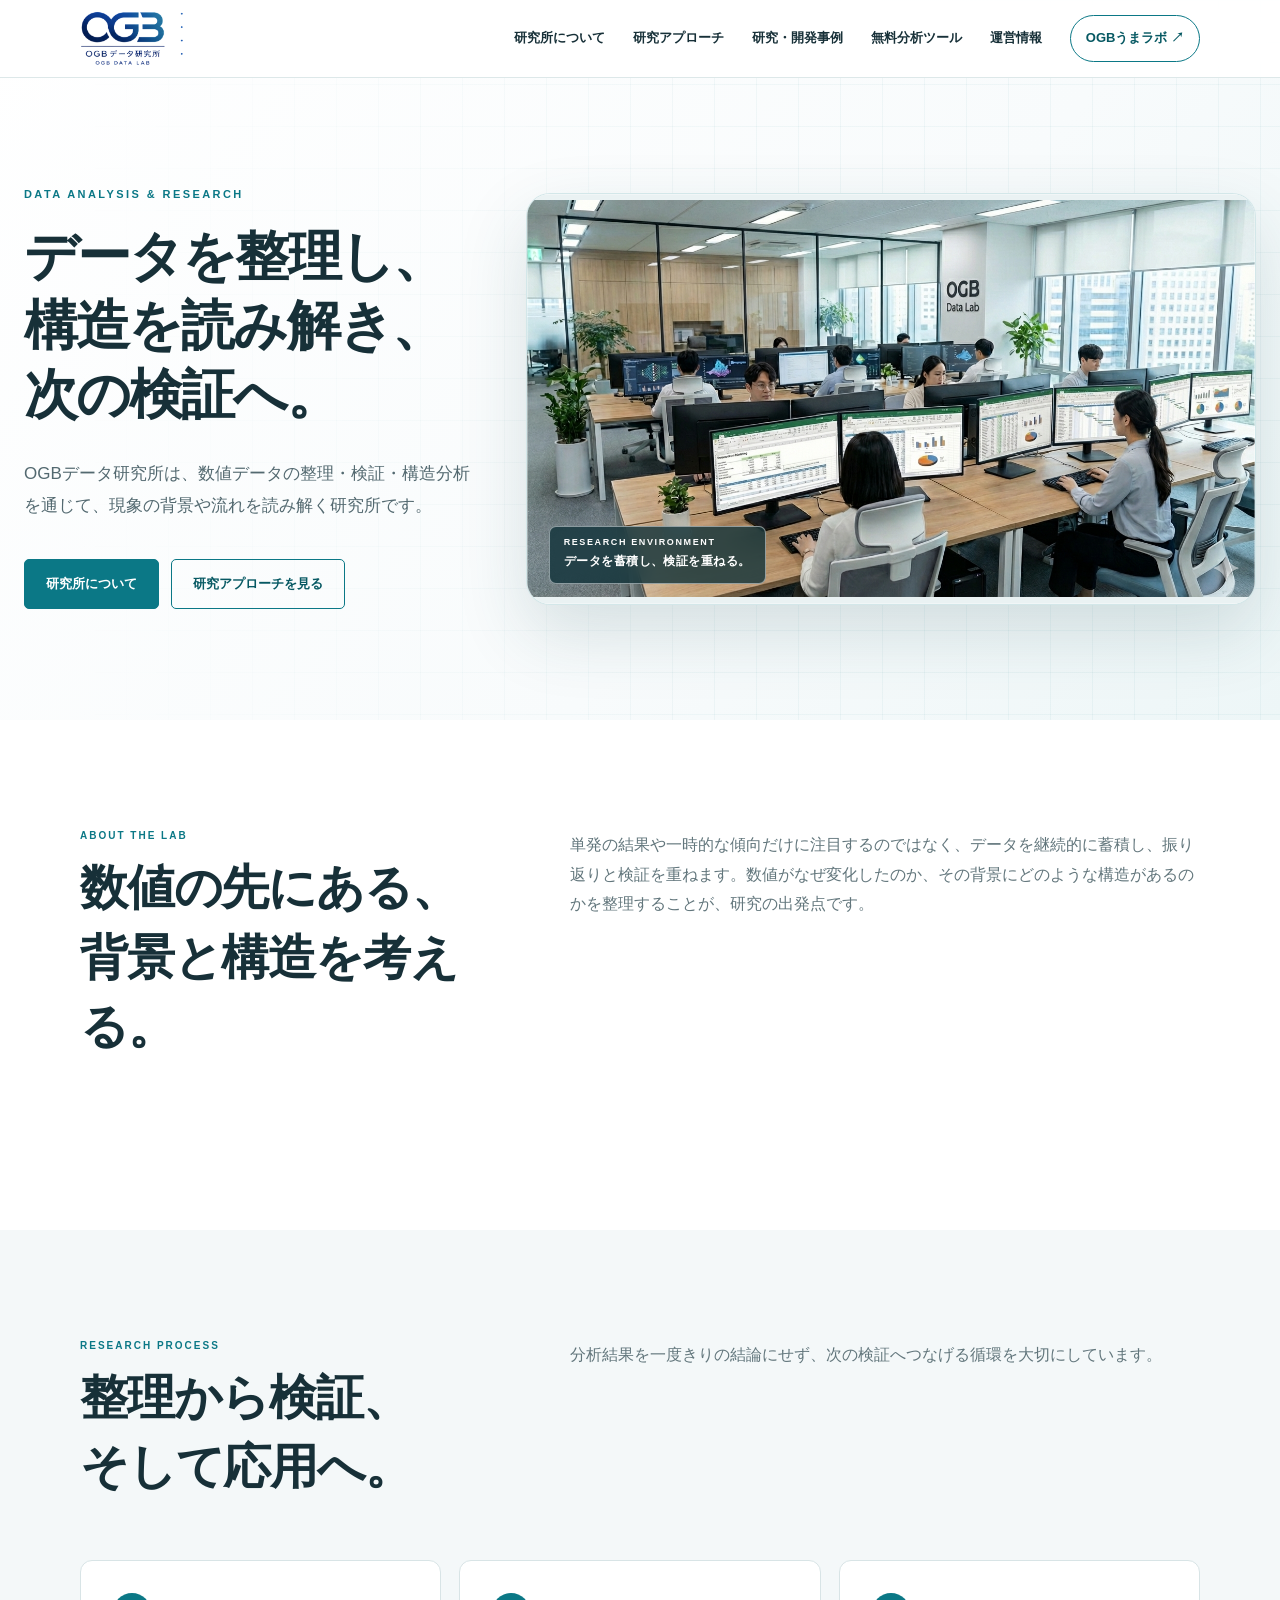
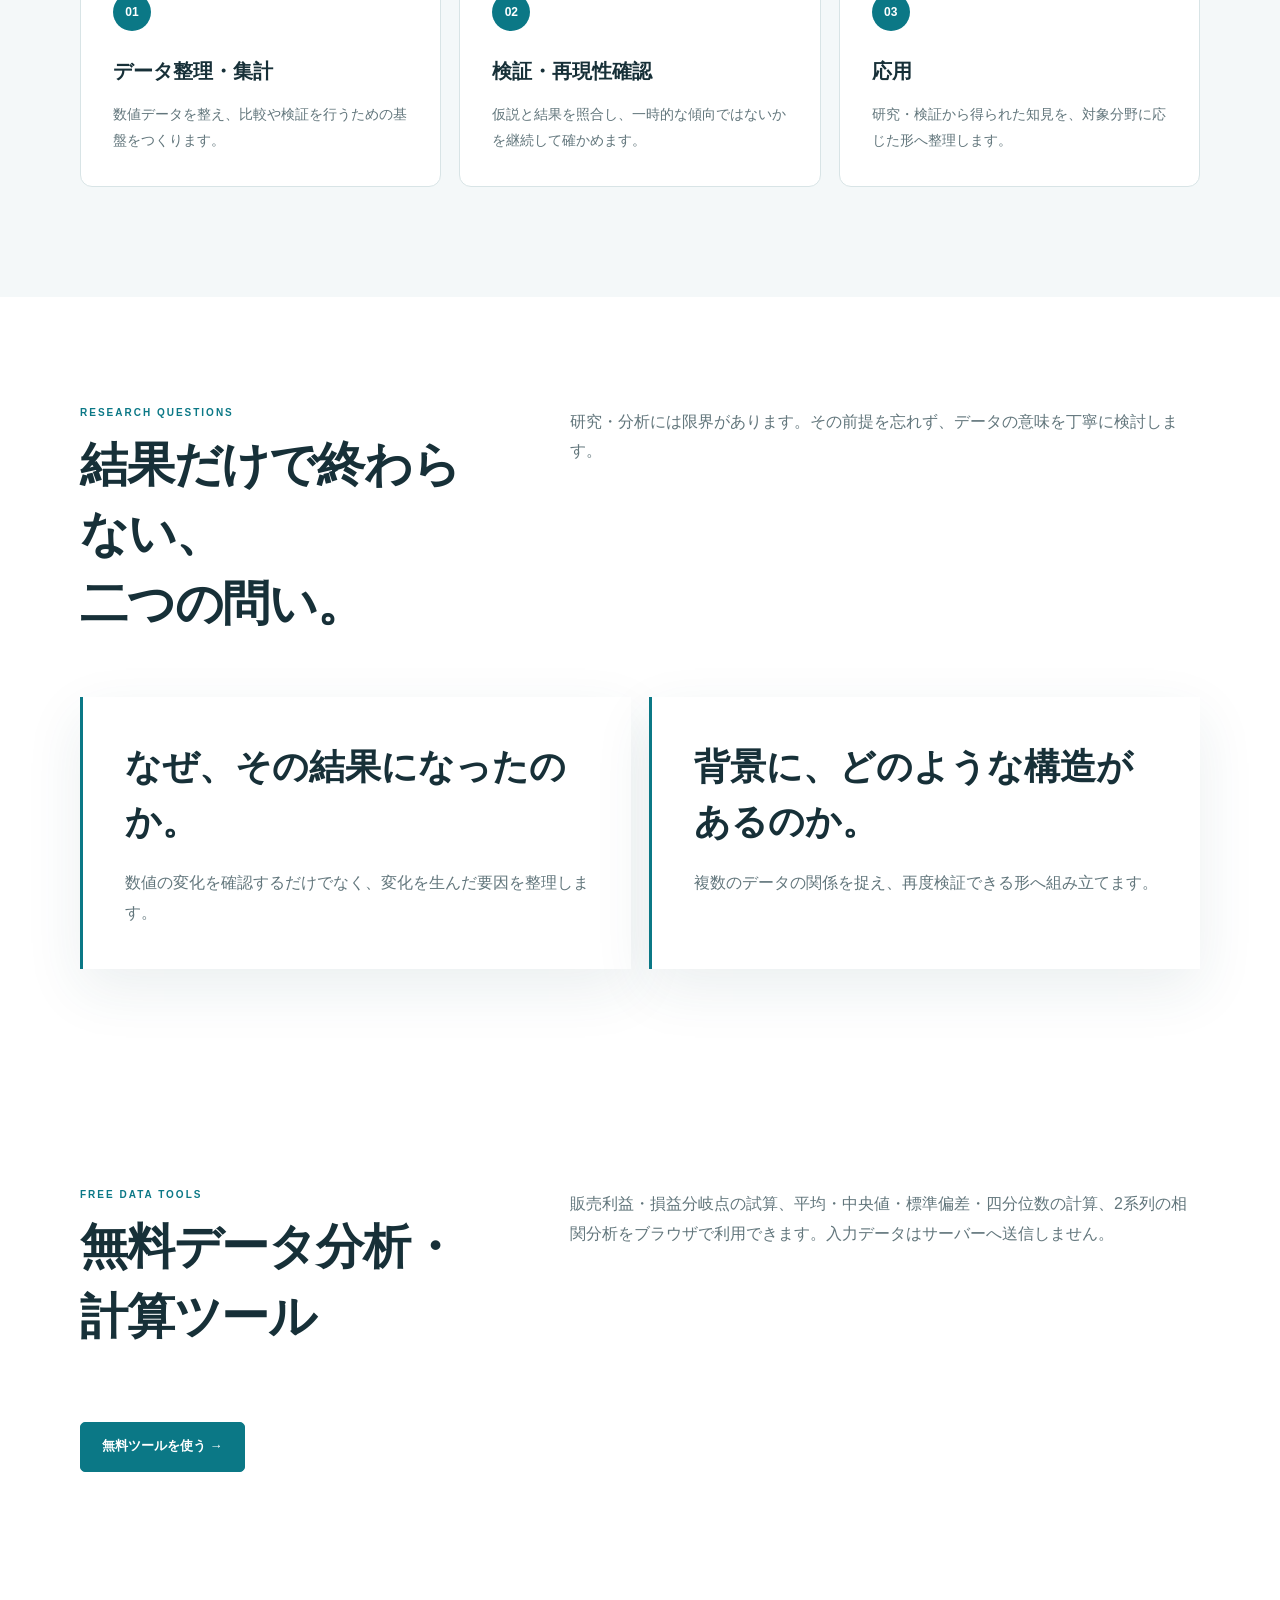
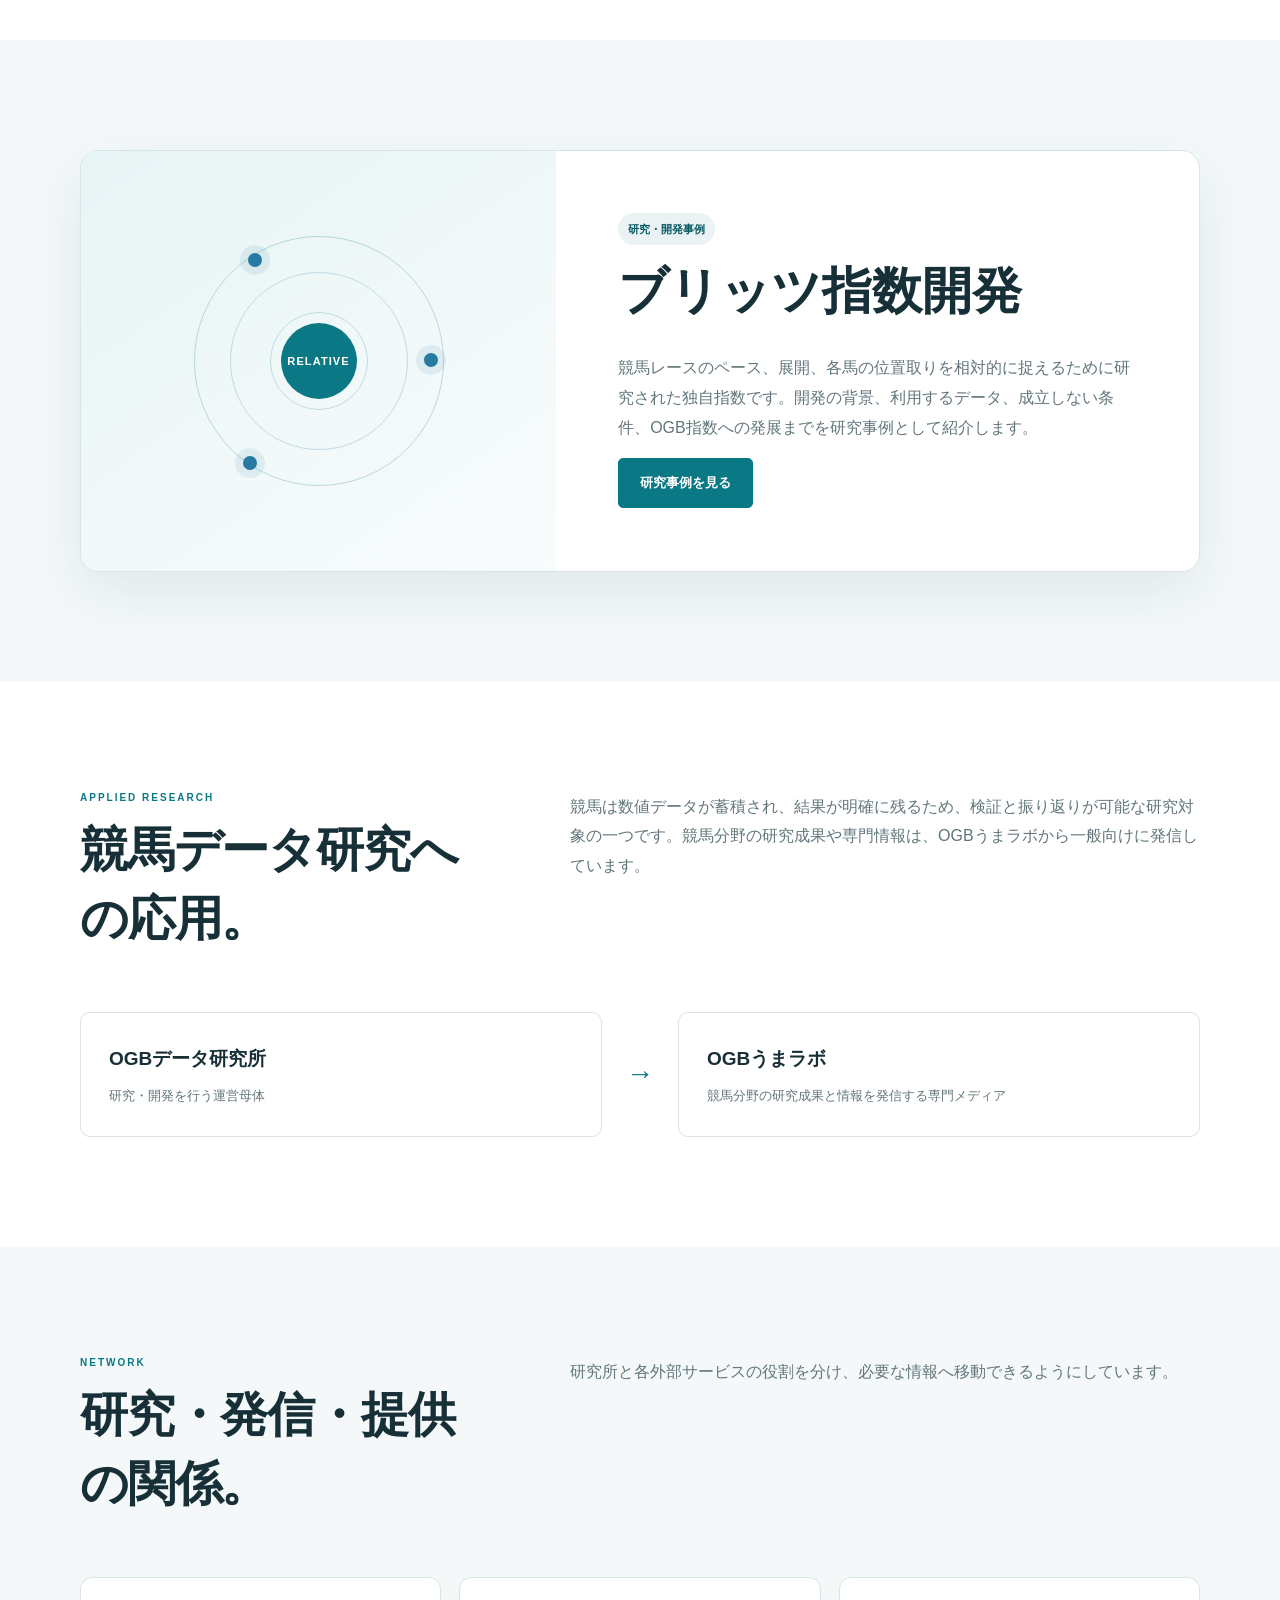
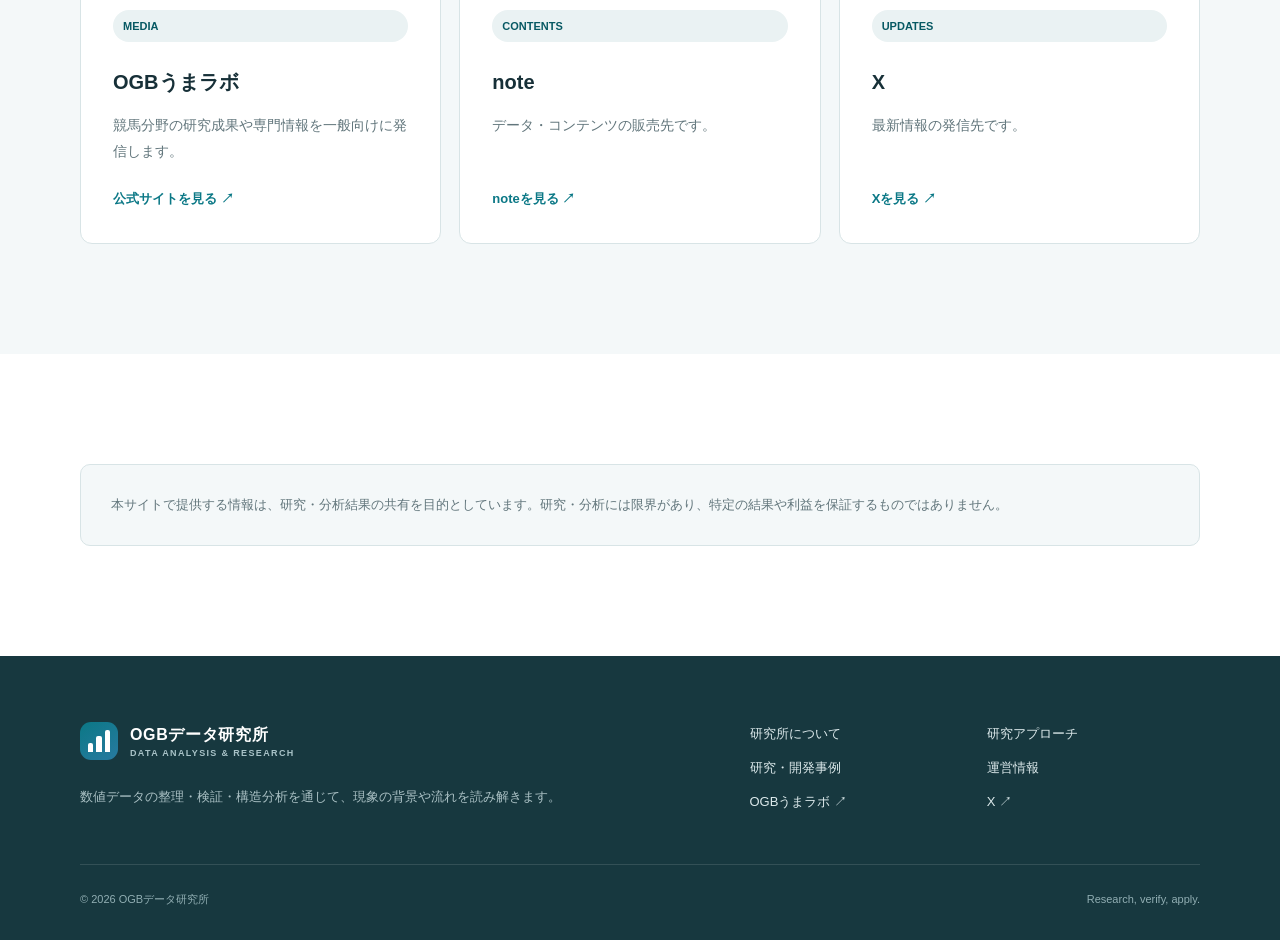
==== commit d754e57a: "Feature free analysis tools on lab homepage and correct OGB UmaLab links" ====
--- a/index.html
+++ b/index.html
@@ -5,10 +5,10 @@
 <meta name="viewport" content="width=device-width,initial-scale=1">
 <meta name="description" content="OGBデータ研究所は、数値データの整理・検証・構造分析を通じて、現象の背景や流れを読み解く研究所です。">
 <title>OGBデータ研究所｜Data Analysis &amp; Research</title>
-<link rel="icon" href="assets/icons/favicon.ico" sizes="any">
-<link rel="icon" type="image/png" sizes="32x32" href="assets/icons/favicon-32.png">
-<link rel="icon" type="image/png" sizes="16x16" href="assets/icons/favicon-16.png">
-<link rel="apple-touch-icon" sizes="512x512" href="assets/icons/favicon-512.png">
+<link rel="icon" href="assets/icons/favicon.ico?v=20260830-fixed" sizes="any">
+<link rel="icon" type="image/png" sizes="32x32" href="assets/icons/favicon-32.png?v=20260830-fixed">
+<link rel="icon" type="image/png" sizes="16x16" href="assets/icons/favicon-16.png?v=20260830-fixed">
+<link rel="apple-touch-icon" sizes="512x512" href="assets/icons/favicon-512.png?v=20260830-fixed">
 <link rel="stylesheet" href="assets/css/styles.css">
 </head>
 <body>
@@ -28,8 +28,9 @@
 <a href="about/">研究所について</a>
 <a href="approach/">研究アプローチ</a>
 <a href="research/">研究・開発事例</a>
+<a href="tools/">無料分析ツール</a>
 <a href="organization/">運営情報</a>
-<a class="nav-external" href="https://ogb-umalab.github.io/ogb-umalab-website/" target="_blank" rel="noopener">OGBうまラボ ↗</a>
+<a class="nav-external" href="https://ogb-umalab.com/" target="_blank" rel="noopener">OGBうまラボ ↗</a>
 </nav>
 </div>
 </header>
@@ -108,6 +109,7 @@
 </div>
 </div>
 </section>
+<section class="section"><div class="container"><div class="section-heading"><h2><span class="kicker">FREE DATA TOOLS</span>無料データ分析・計算ツール</h2><p>販売利益・損益分岐点の試算、平均・中央値・標準偏差・四分位数の計算、2系列の相関分析をブラウザで利用できます。入力データはサーバーへ送信しません。</p><p><a class="button" href="tools/">無料ツールを使う →</a></p></div></div></section>
 <section class="section mist">
 <div class="container">
 <div class="case-panel">
@@ -163,7 +165,7 @@
 <span class="tag">MEDIA</span>
 <h3>OGBうまラボ</h3>
 <p>競馬分野の研究成果や専門情報を一般向けに発信します。</p>
-<a href="https://ogb-umalab.github.io/ogb-umalab-website/" target="_blank" rel="noopener">公式サイトを見る ↗</a>
+<a href="https://ogb-umalab.com/" target="_blank" rel="noopener">公式サイトを見る ↗</a>
 </article>
 <article class="network-card">
 <span class="tag">CONTENTS</span>
@@ -211,7 +213,7 @@
 <a href="approach/">研究アプローチ</a>
 <a href="research/">研究・開発事例</a>
 <a href="organization/">運営情報</a>
-<a href="https://ogb-umalab.github.io/ogb-umalab-website/" target="_blank" rel="noopener">OGBうまラボ ↗</a>
+<a href="https://ogb-umalab.com/" target="_blank" rel="noopener">OGBうまラボ ↗</a>
 <a href="https://x.com/gichu_omoto" target="_blank" rel="noopener">X ↗</a>
 </nav>
 </div>
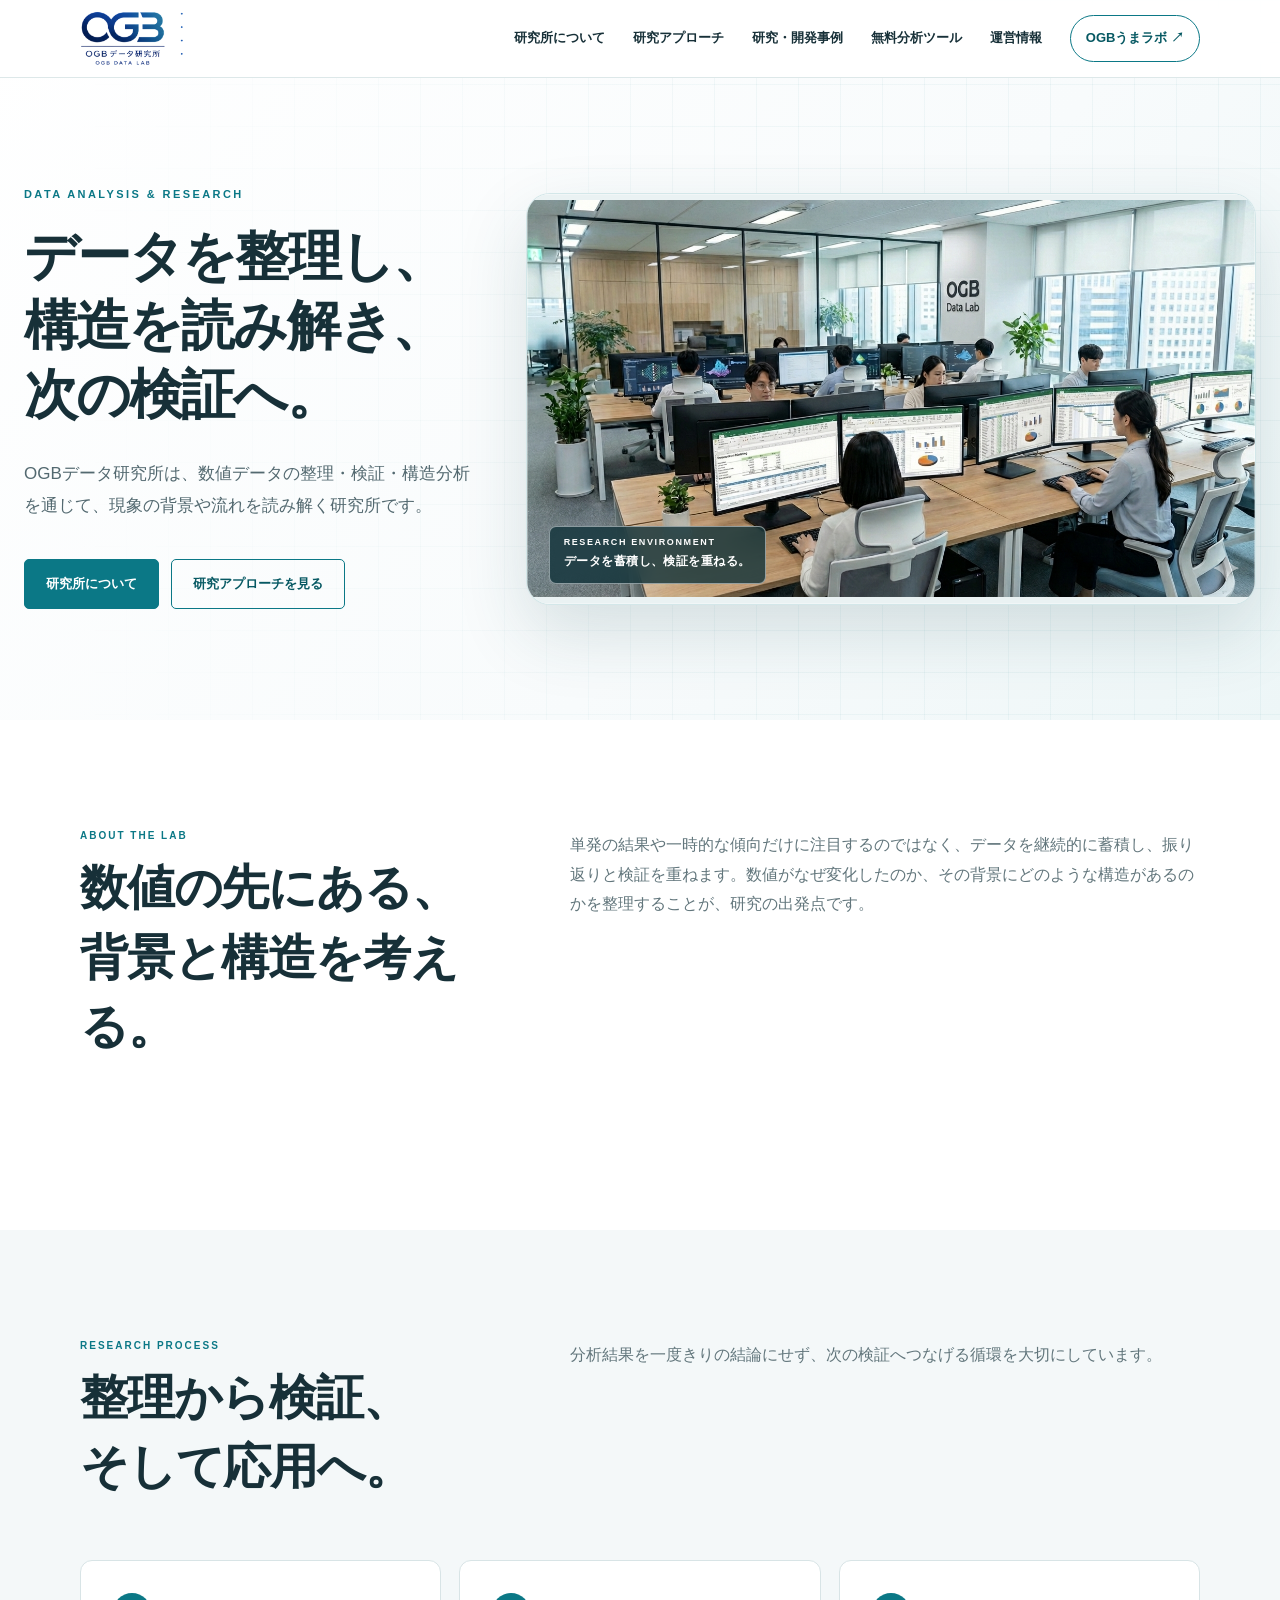
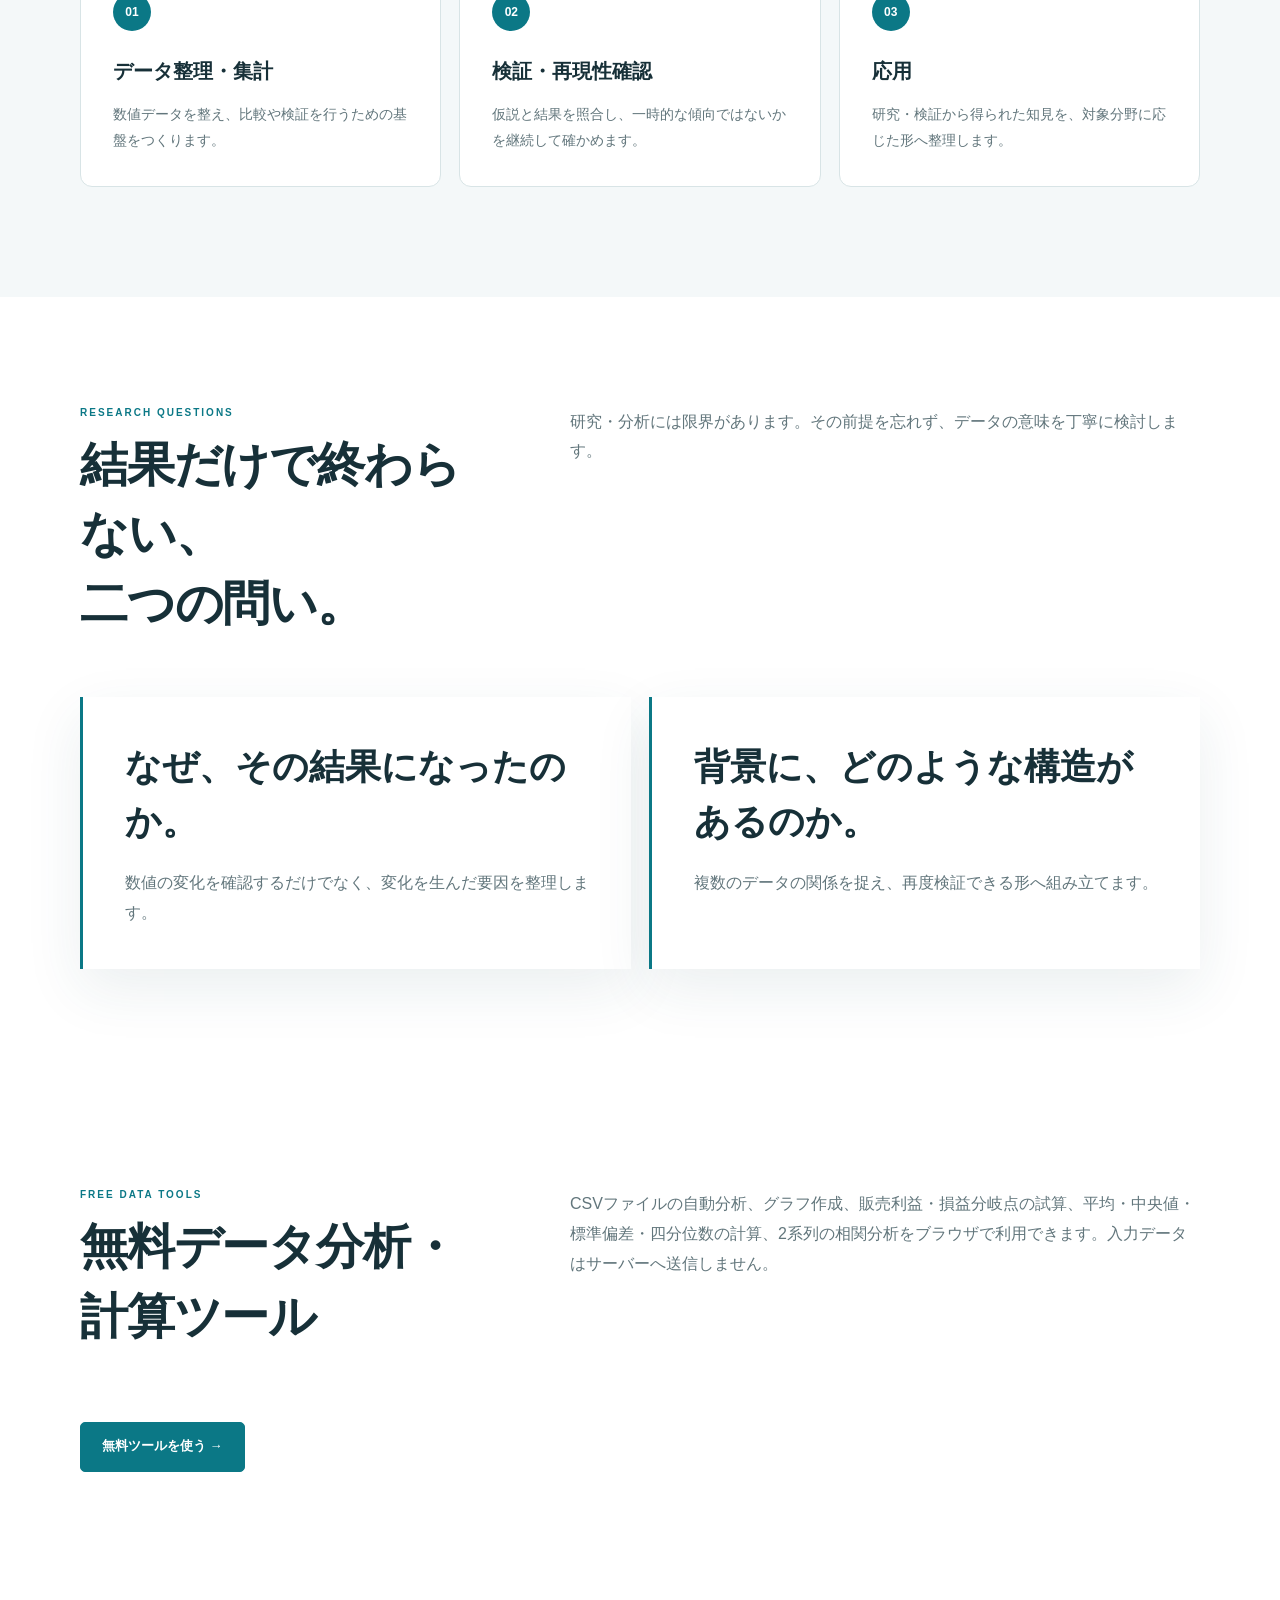
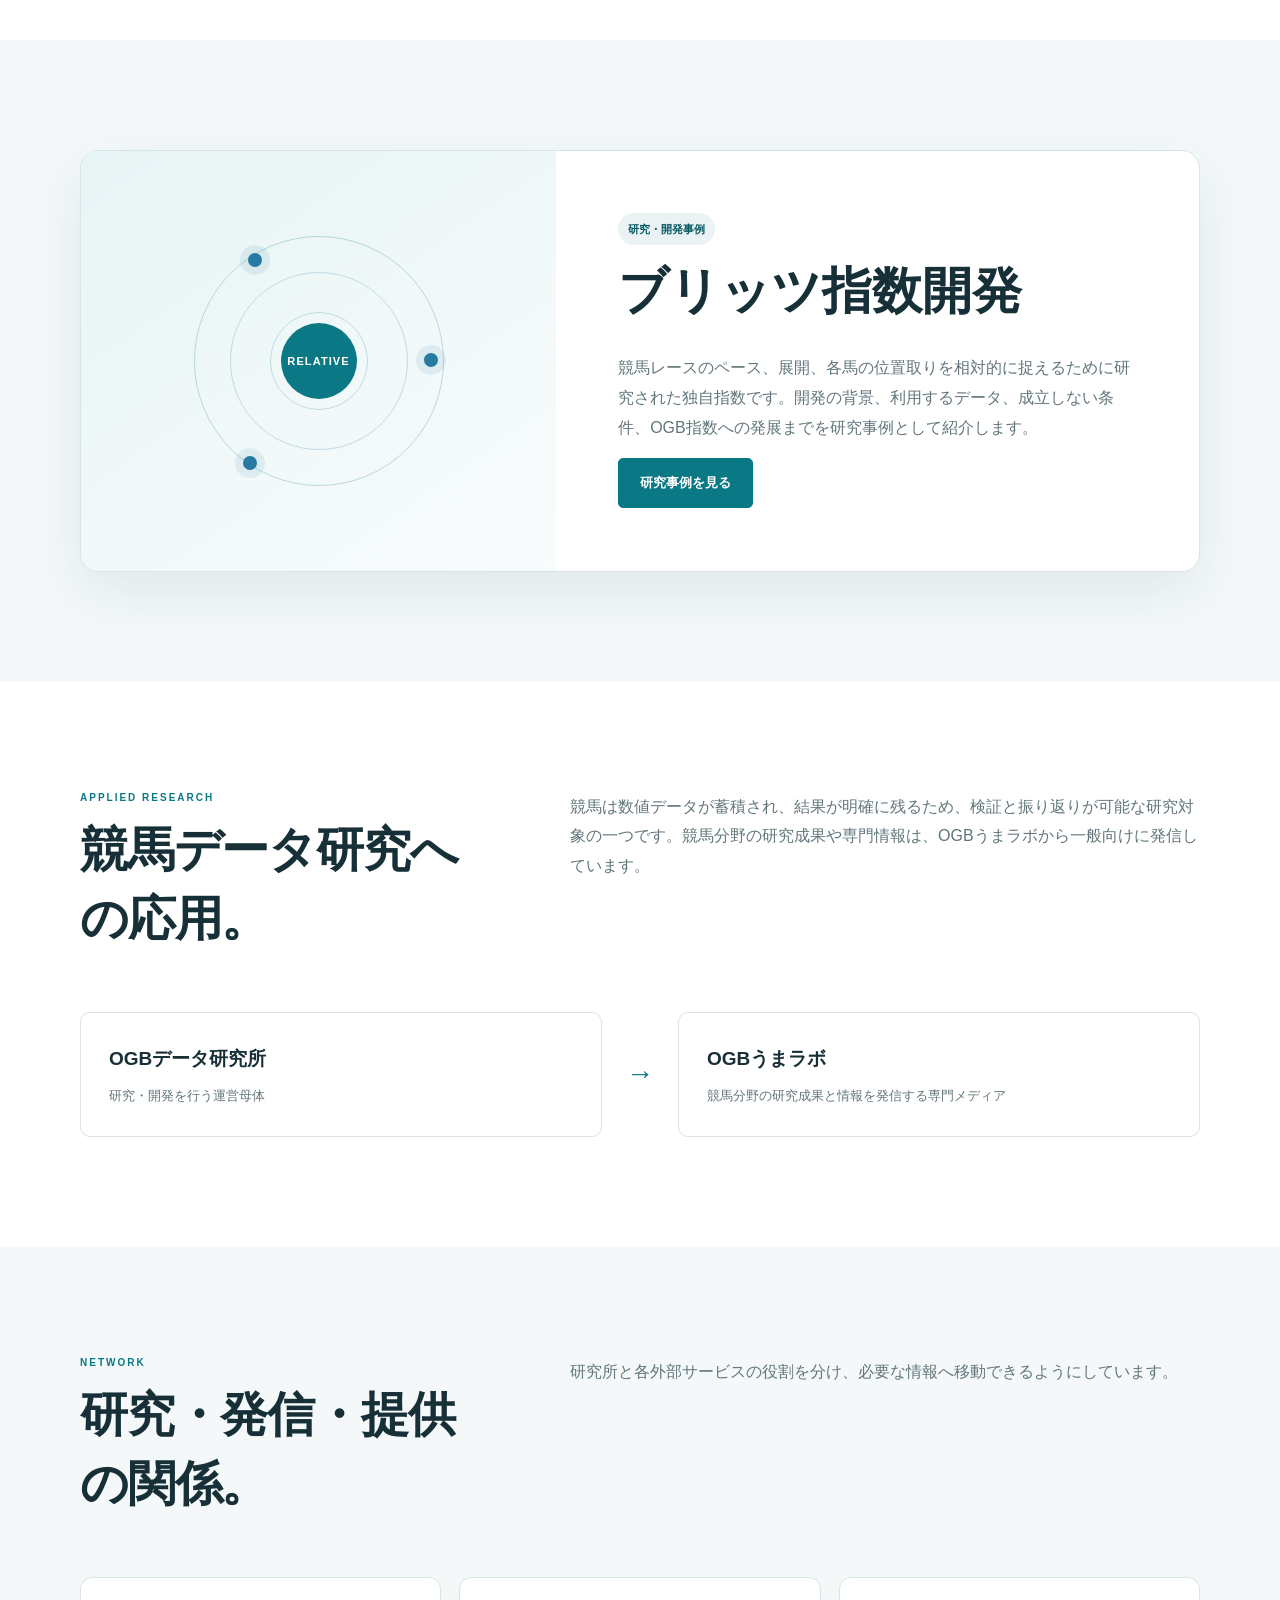
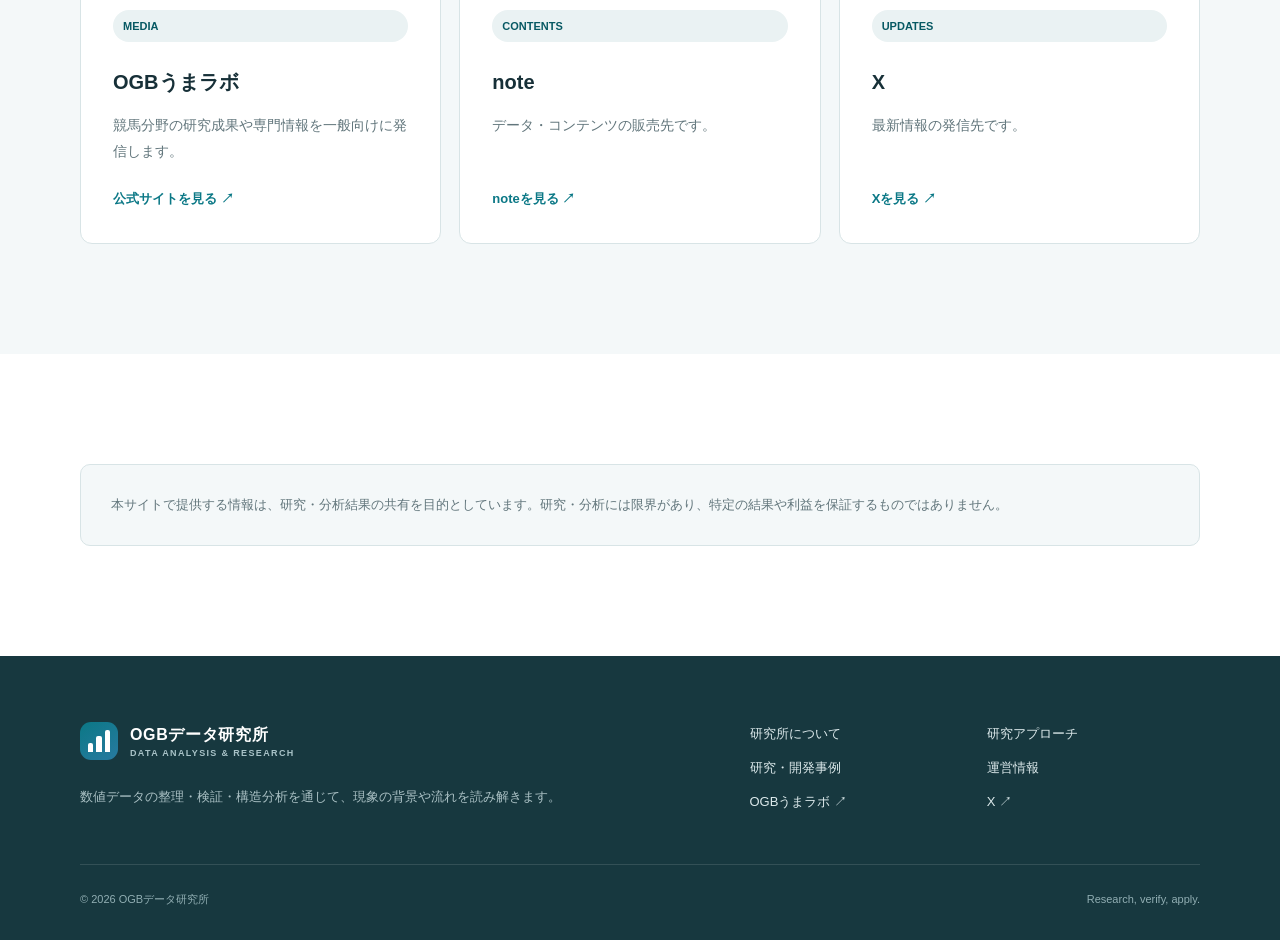
==== commit 8408d362: "Highlight CSV analysis tool in site navigation" ====
--- a/index.html
+++ b/index.html
@@ -109,7 +109,7 @@
 </div>
 </div>
 </section>
-<section class="section"><div class="container"><div class="section-heading"><h2><span class="kicker">FREE DATA TOOLS</span>無料データ分析・計算ツール</h2><p>販売利益・損益分岐点の試算、平均・中央値・標準偏差・四分位数の計算、2系列の相関分析をブラウザで利用できます。入力データはサーバーへ送信しません。</p><p><a class="button" href="tools/">無料ツールを使う →</a></p></div></div></section>
+<section class="section"><div class="container"><div class="section-heading"><h2><span class="kicker">FREE DATA TOOLS</span>無料データ分析・計算ツール</h2><p>CSVファイルの自動分析、グラフ作成、販売利益・損益分岐点の試算、平均・中央値・標準偏差・四分位数の計算、2系列の相関分析をブラウザで利用できます。入力データはサーバーへ送信しません。</p><p><a class="button" href="tools/">無料ツールを使う →</a></p></div></div></section>
 <section class="section mist">
 <div class="container">
 <div class="case-panel">
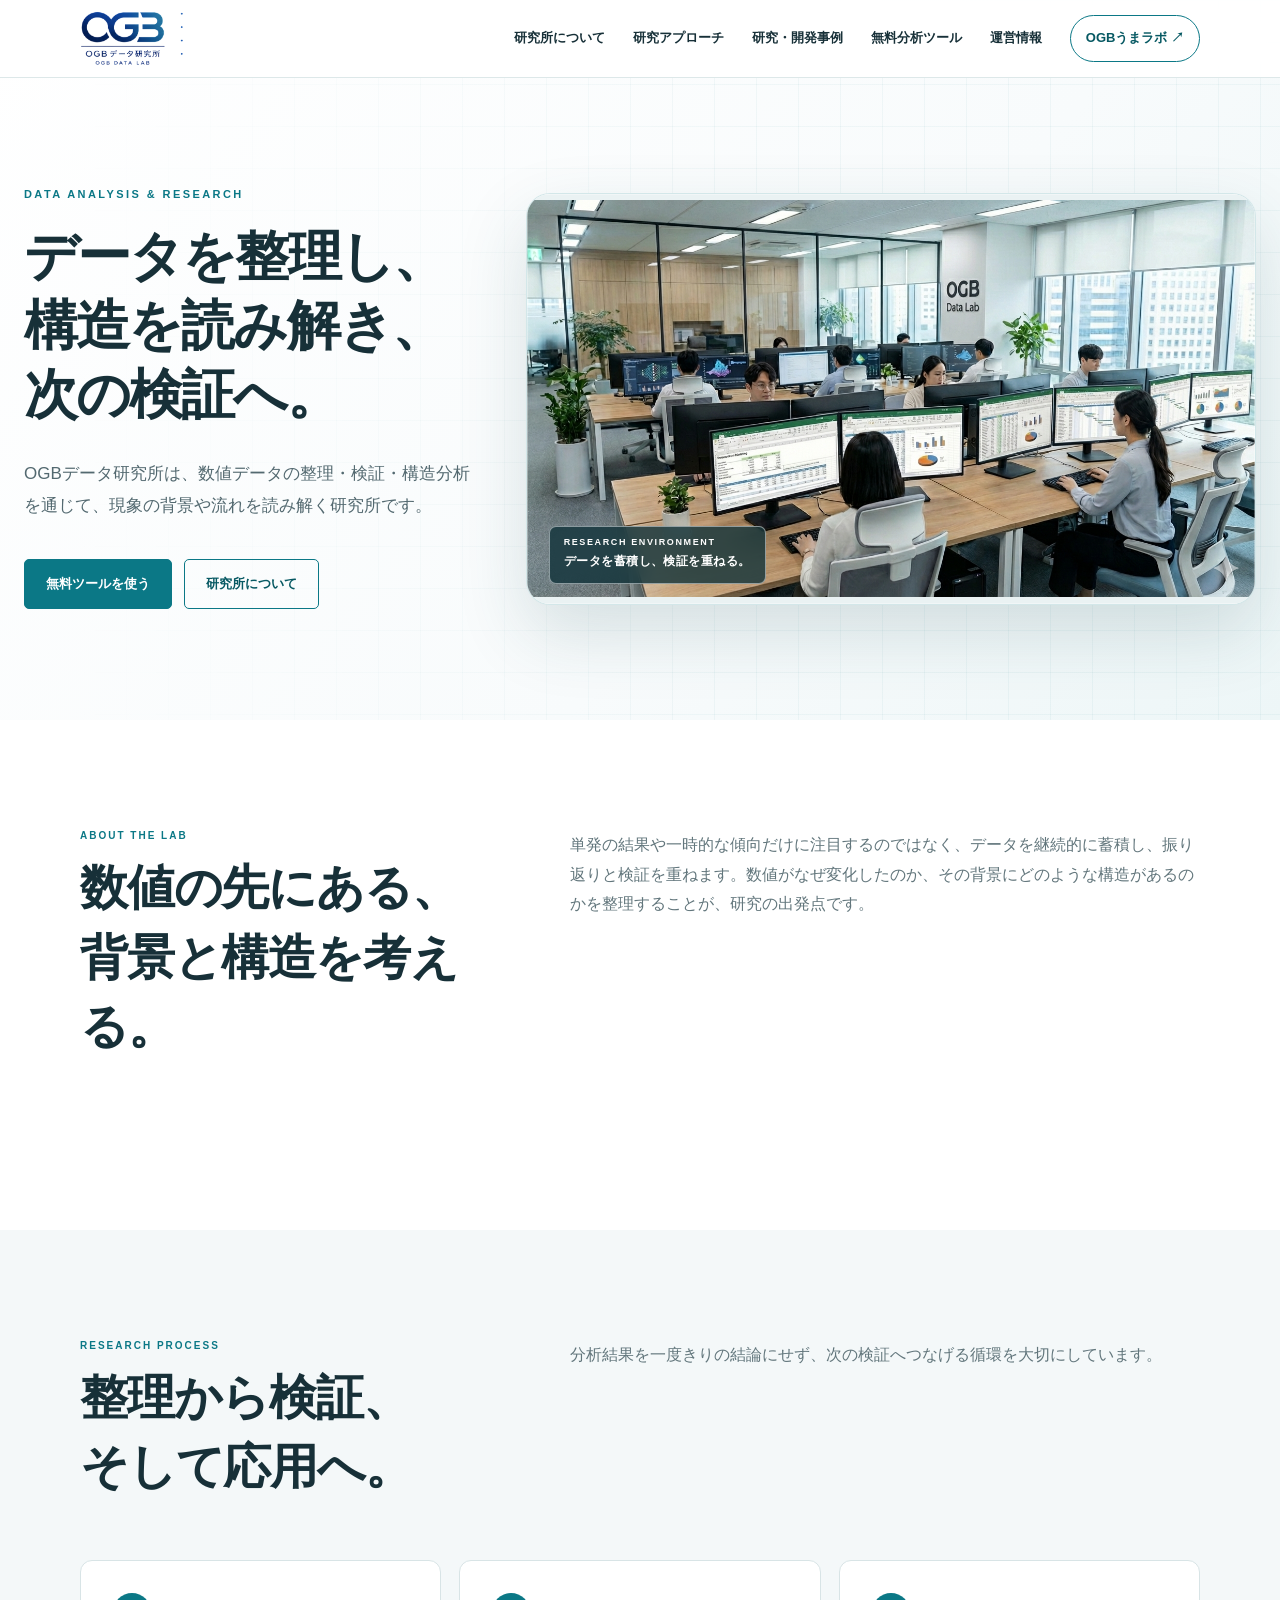
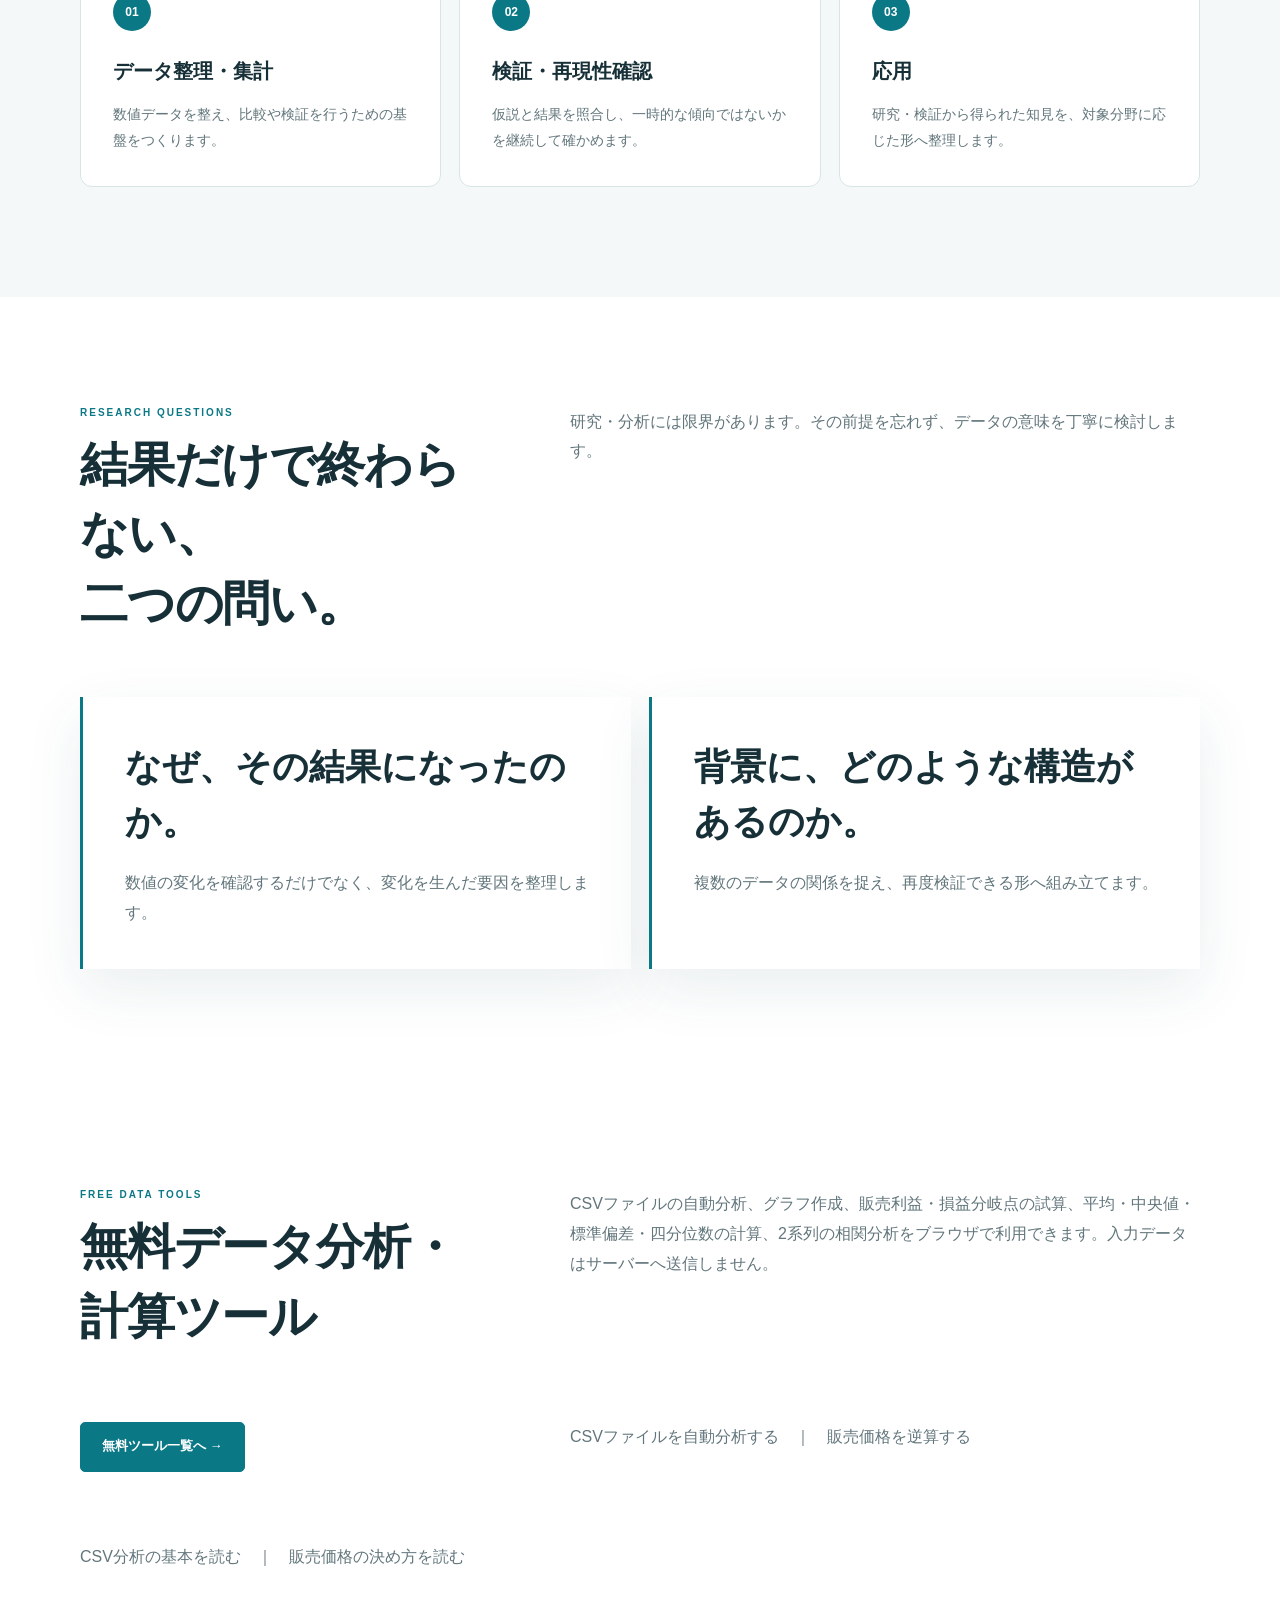
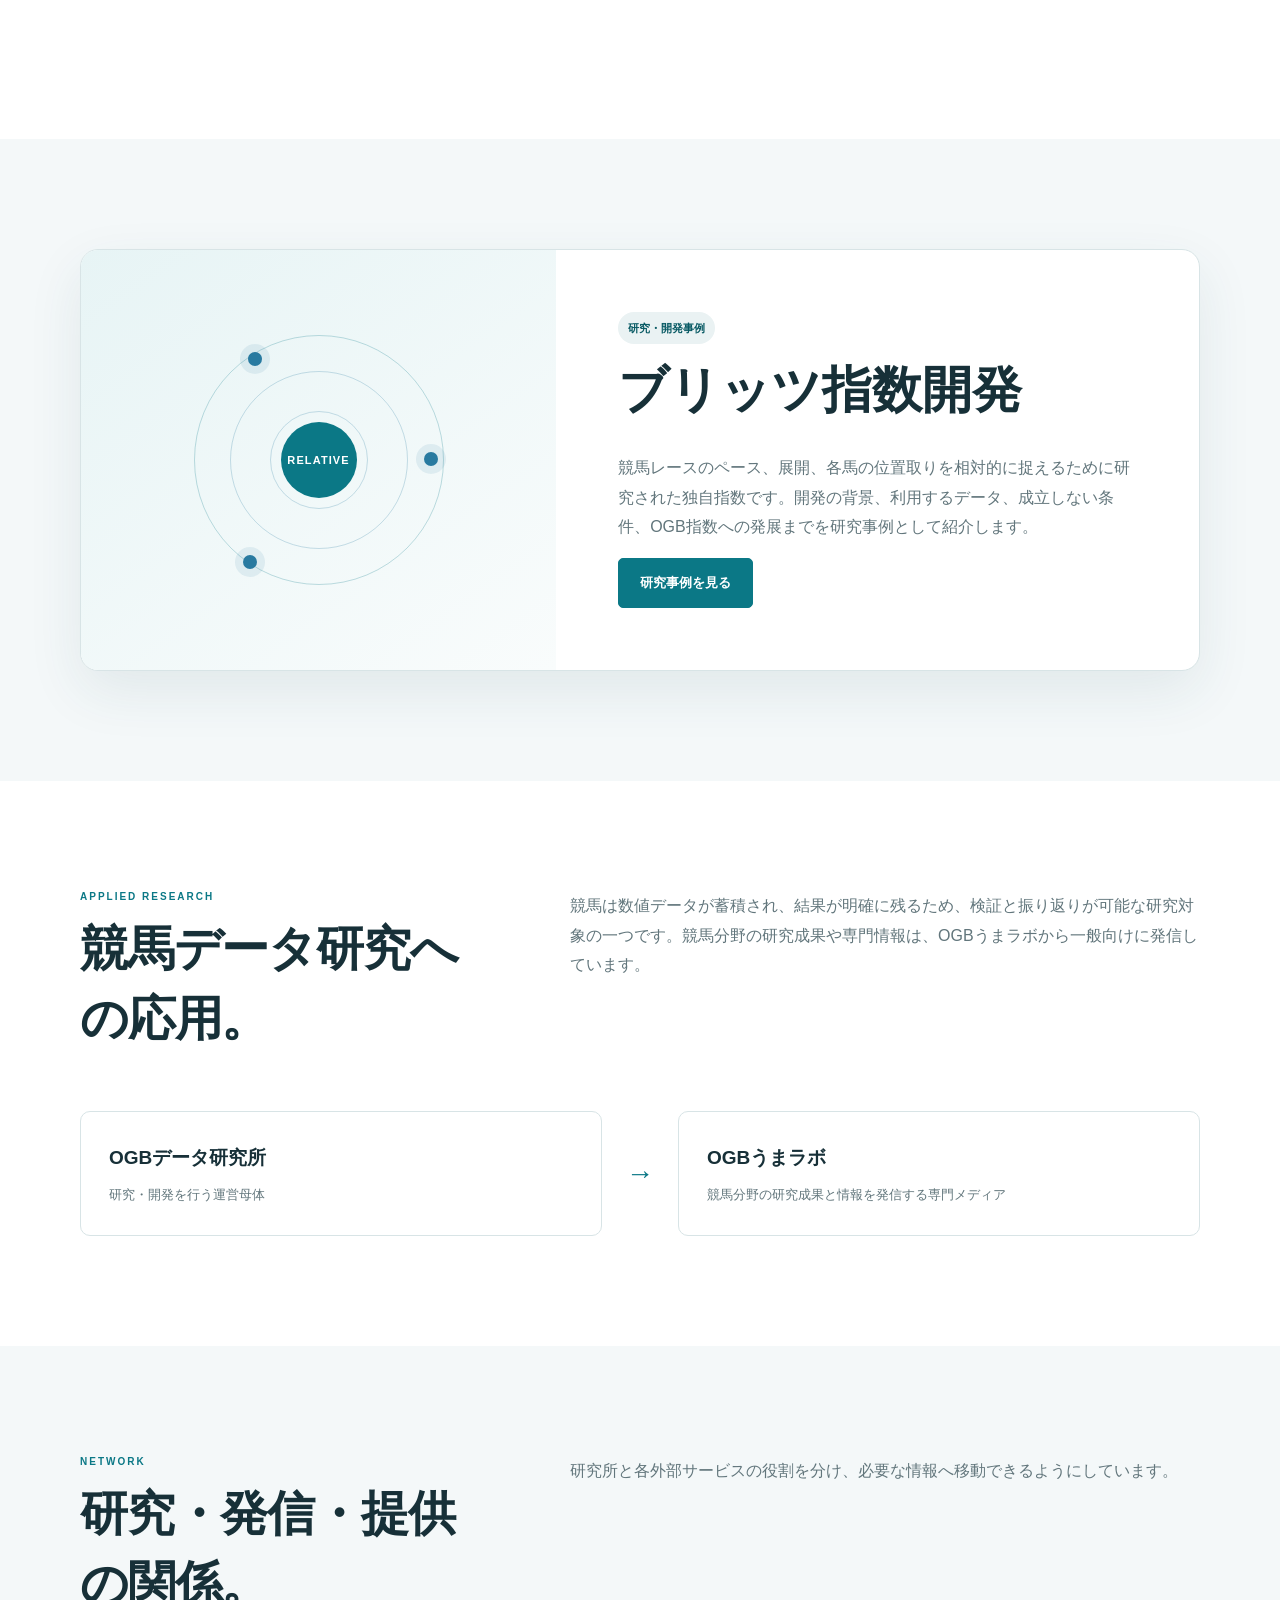
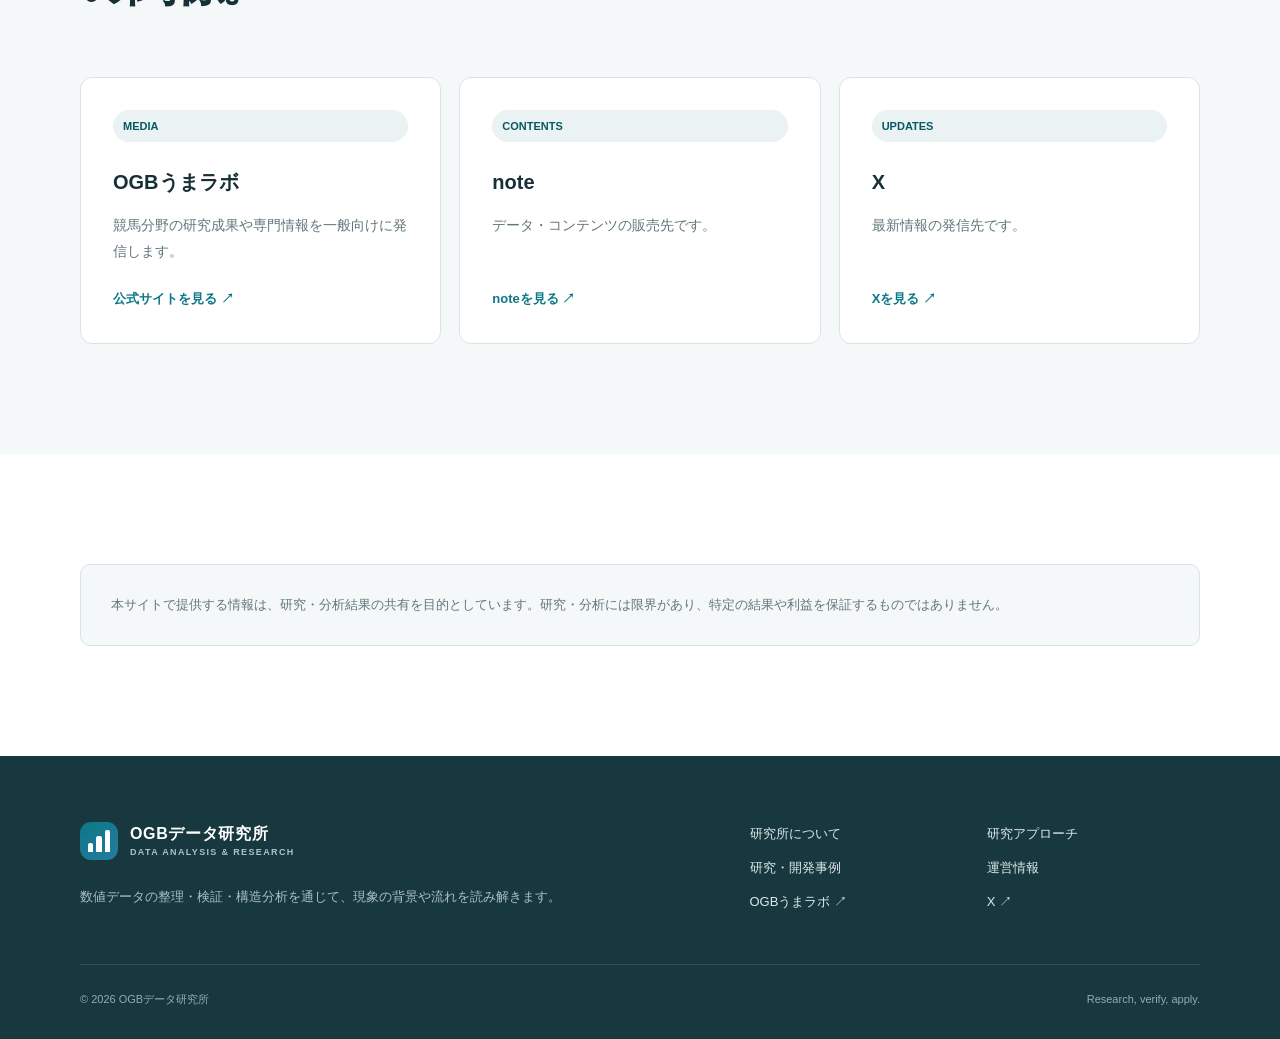
==== commit d11720c7: "Prioritize free tools on homepage and link educational guides" ====
--- a/index.html
+++ b/index.html
@@ -3,8 +3,8 @@
 <head>
 <meta charset="utf-8">
 <meta name="viewport" content="width=device-width,initial-scale=1">
-<meta name="description" content="OGBデータ研究所は、数値データの整理・検証・構造分析を通じて、現象の背景や流れを読み解く研究所です。">
-<title>OGBデータ研究所｜Data Analysis &amp; Research</title>
+<meta name="description" content="無料のCSV自動分析・グラフ作成、販売価格・利益の逆算ツールを提供。OGBデータ研究所の研究・開発事例も紹介します。"><link rel="canonical" href="https://ogb-umalab.github.io/ogb-data-lab-website/">
+<title>OGBデータ研究所｜無料CSV分析・販売価格計算ツール</title>
 <link rel="icon" href="assets/icons/favicon.ico?v=20260830-fixed" sizes="any">
 <link rel="icon" type="image/png" sizes="32x32" href="assets/icons/favicon-32.png?v=20260830-fixed">
 <link rel="icon" type="image/png" sizes="16x16" href="assets/icons/favicon-16.png?v=20260830-fixed">
@@ -42,8 +42,8 @@
 <h1>データを整理し、<br>構造を読み解き、<br>次の検証へ。</h1>
 <p class="hero-lead">OGBデータ研究所は、数値データの整理・検証・構造分析を通じて、現象の背景や流れを読み解く研究所です。</p>
 <div class="hero-actions">
-<a class="button" href="about/">研究所について</a>
-<a class="button secondary" href="approach/">研究アプローチを見る</a>
+<a class="button" href="tools/">無料ツールを使う</a>
+<a class="button secondary" href="about/">研究所について</a>
 </div>
 </div>
 <figure class="hero-image">
@@ -109,7 +109,7 @@
 </div>
 </div>
 </section>
-<section class="section"><div class="container"><div class="section-heading"><h2><span class="kicker">FREE DATA TOOLS</span>無料データ分析・計算ツール</h2><p>CSVファイルの自動分析、グラフ作成、販売利益・損益分岐点の試算、平均・中央値・標準偏差・四分位数の計算、2系列の相関分析をブラウザで利用できます。入力データはサーバーへ送信しません。</p><p><a class="button" href="tools/">無料ツールを使う →</a></p></div></div></section>
+<section class="section"><div class="container"><div class="section-heading"><h2><span class="kicker">FREE DATA TOOLS</span>無料データ分析・計算ツール</h2><p>CSVファイルの自動分析、グラフ作成、販売利益・損益分岐点の試算、平均・中央値・標準偏差・四分位数の計算、2系列の相関分析をブラウザで利用できます。入力データはサーバーへ送信しません。</p><p><a class="button" href="tools/">無料ツール一覧へ →</a></p><p><a href="tools/csv-analyzer/">CSVファイルを自動分析する</a>　｜　<a href="tools/pricing-simulator/">販売価格を逆算する</a></p><p><a href="guides/csv-analysis-basics/">CSV分析の基本を読む</a>　｜　<a href="guides/pricing-profit-basics/">販売価格の決め方を読む</a></p></div></div></section>
 <section class="section mist">
 <div class="container">
 <div class="case-panel">
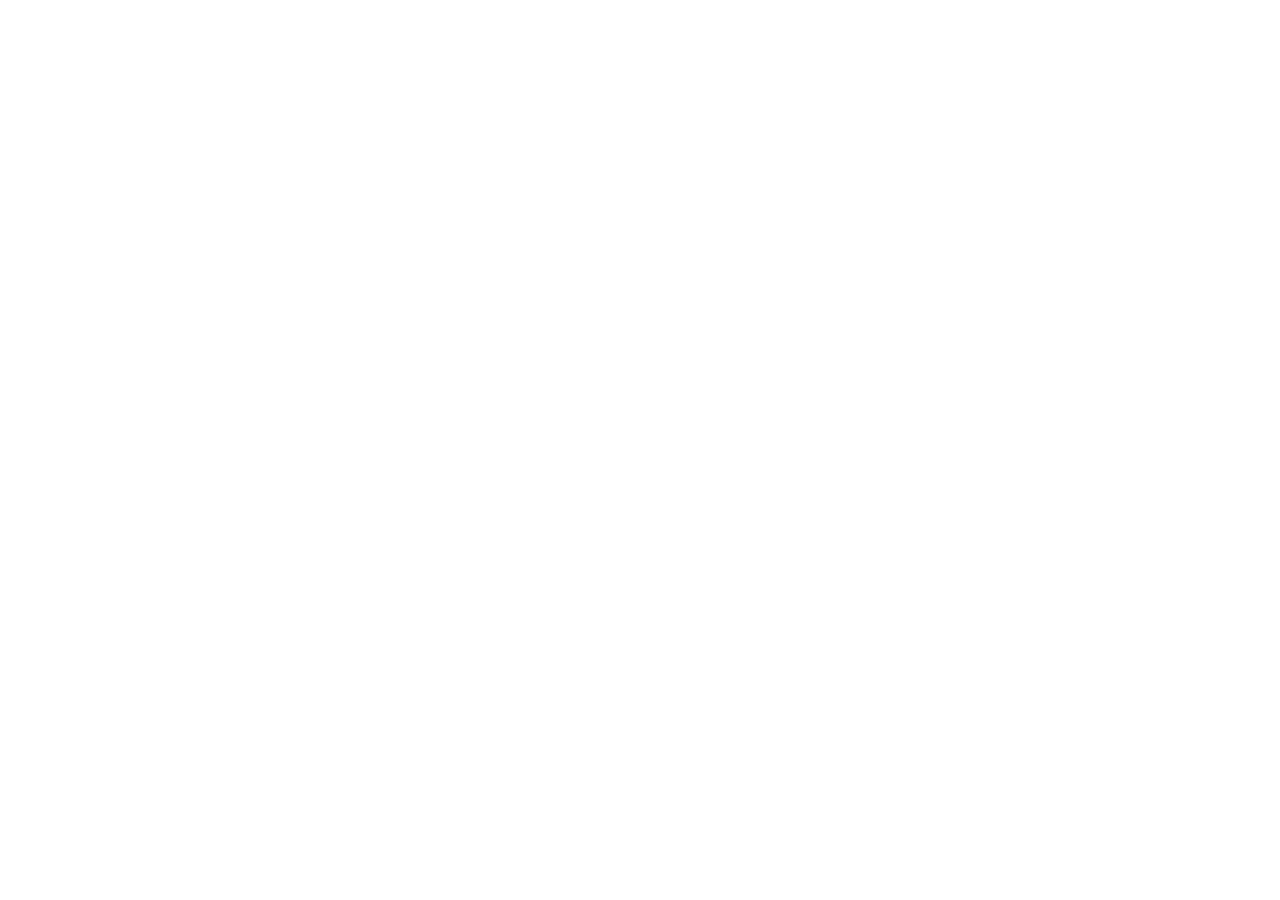
==== commit df43b114: "Redirect legacy GitHub Pages Data Lab page to custom domain" ====
--- a/index.html
+++ b/index.html
@@ -1,16 +1,16 @@
 <!doctype html>
 <html lang="ja">
-<head>
+<head><link rel="canonical" href="https://ogb-umalab.com/"><meta http-equiv="refresh" content="0;url=https://ogb-umalab.com/">
 <meta charset="utf-8">
 <meta name="viewport" content="width=device-width,initial-scale=1">
-<meta name="description" content="無料のCSV自動分析・グラフ作成、販売価格・利益の逆算ツールを提供。OGBデータ研究所の研究・開発事例も紹介します。"><link rel="canonical" href="https://ogb-umalab.github.io/ogb-data-lab-website/">
+<meta name="description" content="無料のCSV自動分析・グラフ作成、販売価格・利益の逆算ツールを提供。OGBデータ研究所の研究・開発事例も紹介します。">
 <title>OGBデータ研究所｜無料CSV分析・販売価格計算ツール</title>
 <link rel="icon" href="assets/icons/favicon.ico?v=20260830-fixed" sizes="any">
 <link rel="icon" type="image/png" sizes="32x32" href="assets/icons/favicon-32.png?v=20260830-fixed">
 <link rel="icon" type="image/png" sizes="16x16" href="assets/icons/favicon-16.png?v=20260830-fixed">
 <link rel="apple-touch-icon" sizes="512x512" href="assets/icons/favicon-512.png?v=20260830-fixed">
 <link rel="stylesheet" href="assets/css/styles.css">
-</head>
+<script async src="https://www.googletagmanager.com/gtag/js?id=G-7KHMXV2NFC"></script><script>window.dataLayer=window.dataLayer||[];function gtag(){dataLayer.push(arguments)}gtag('js',new Date());gtag('config','G-7KHMXV2NFC');</script></head>
 <body>
 <a class="skip-link" href="#main">本文へ移動</a>
 <header class="site-header">
